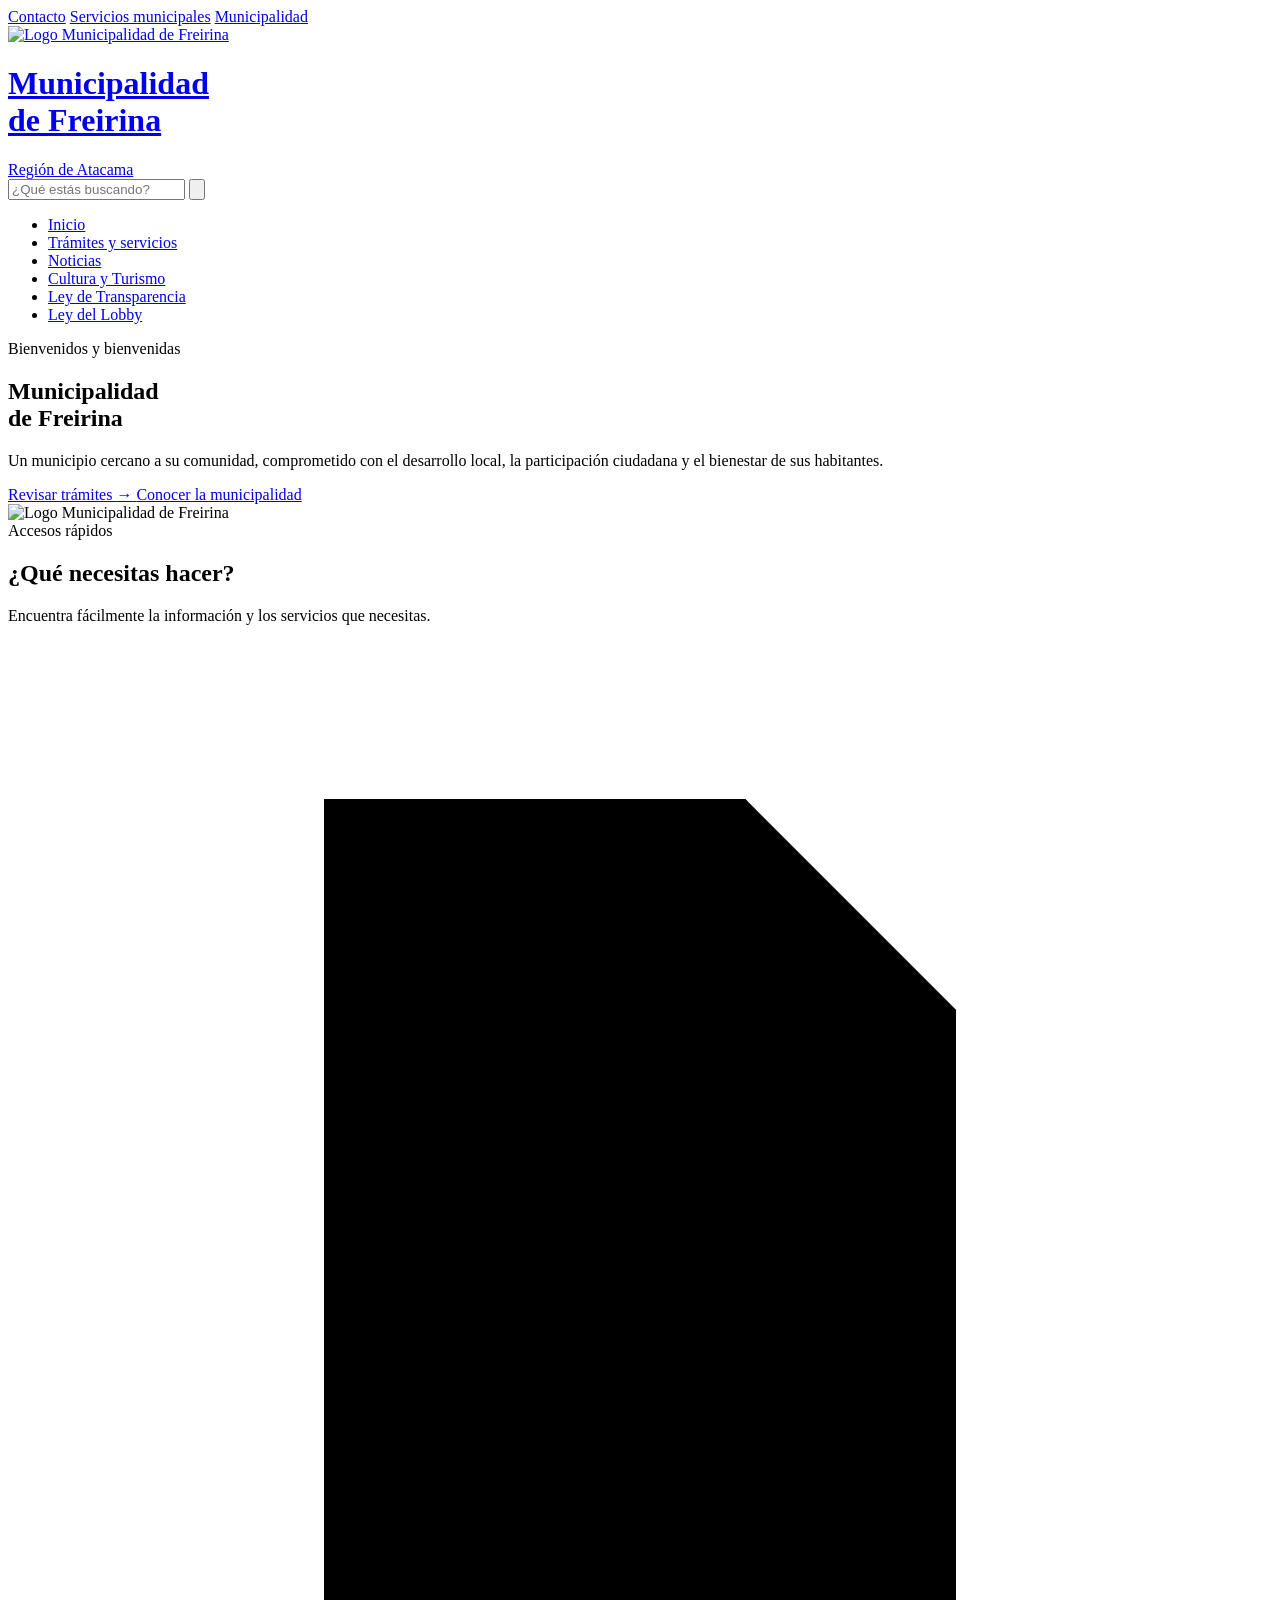
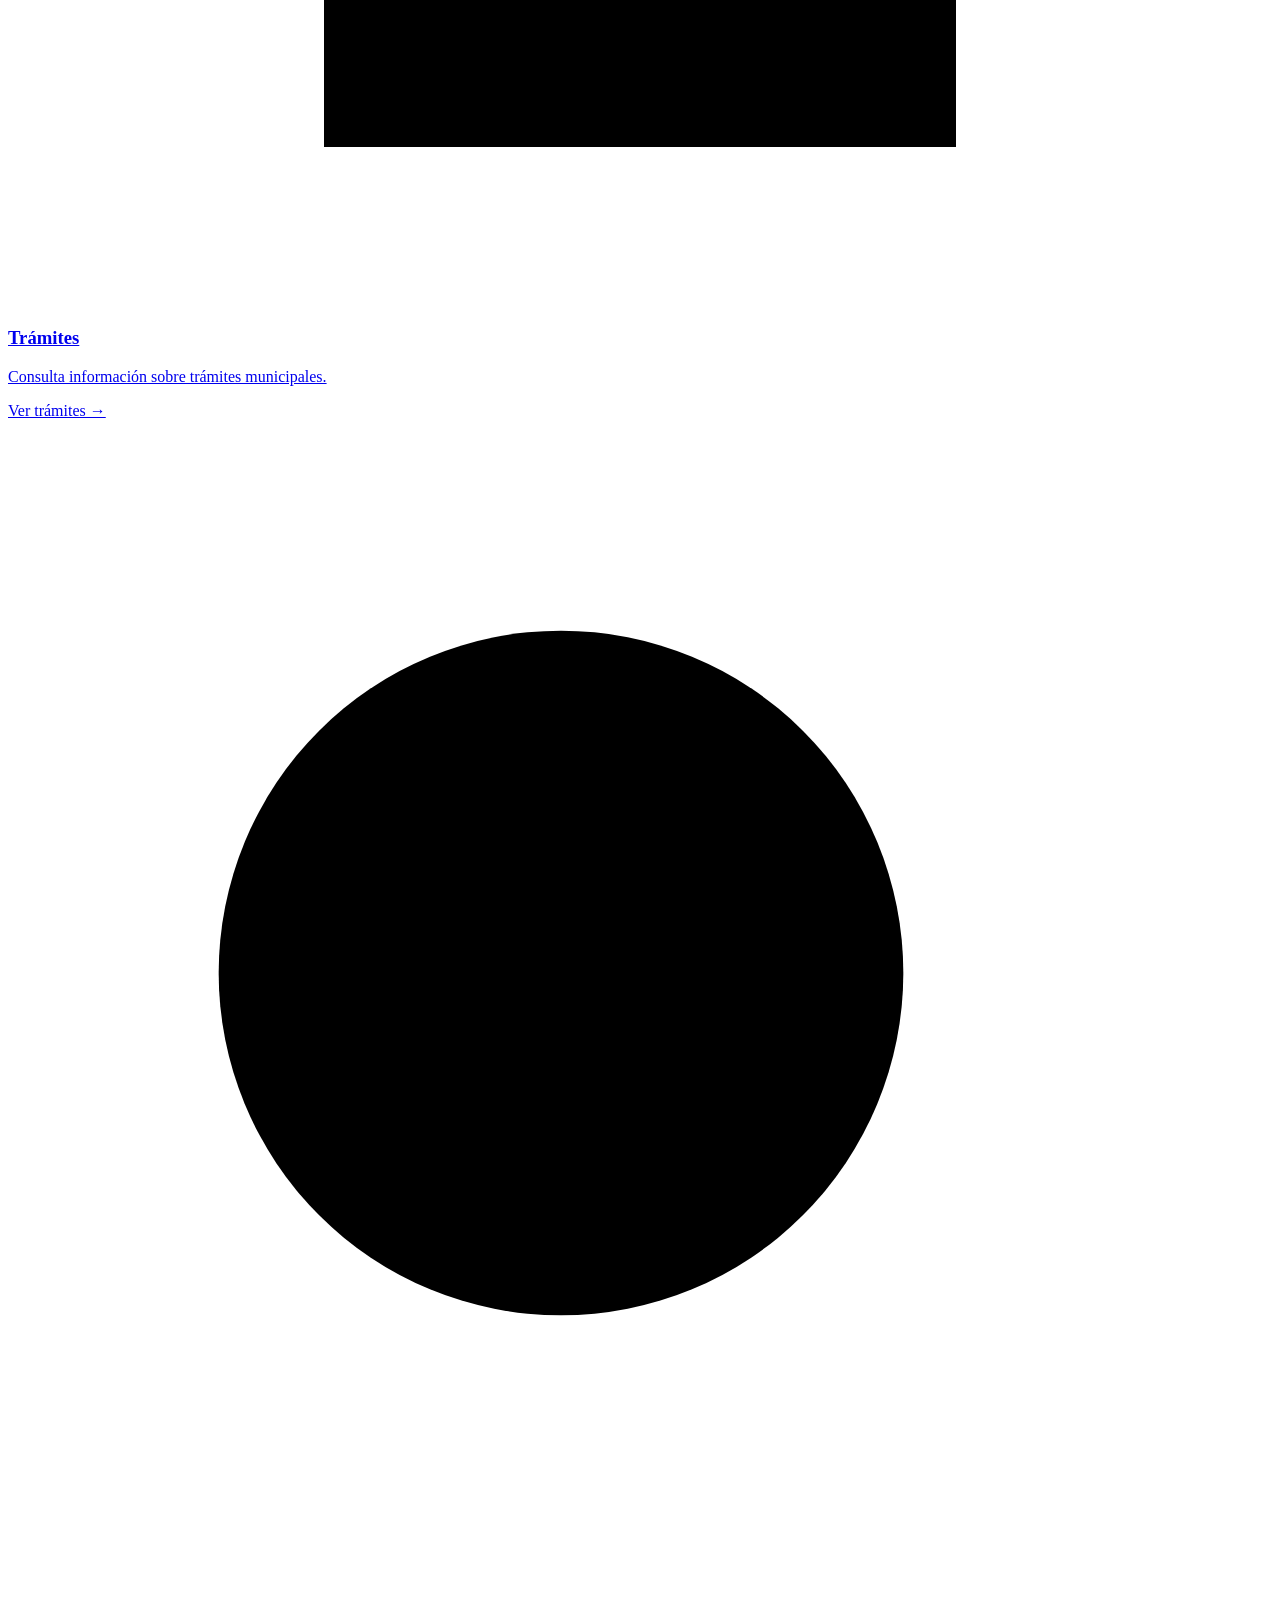
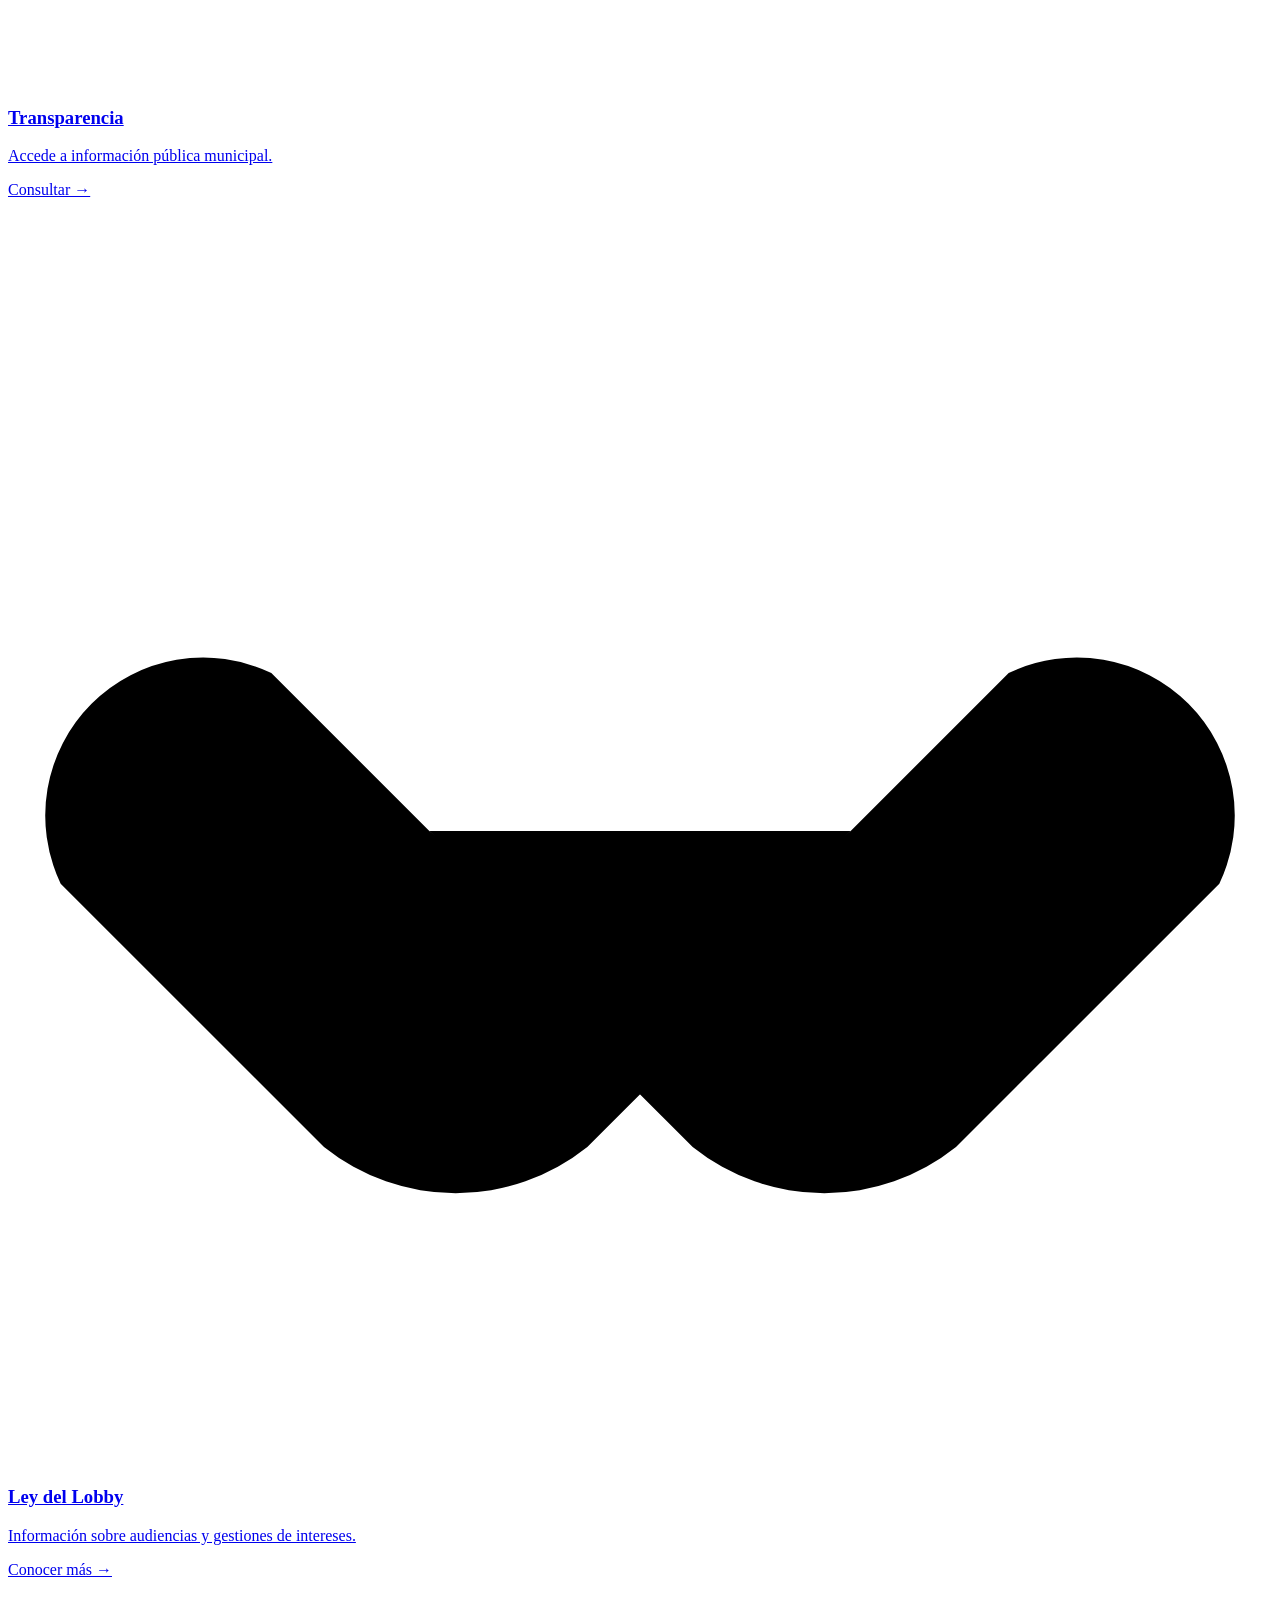
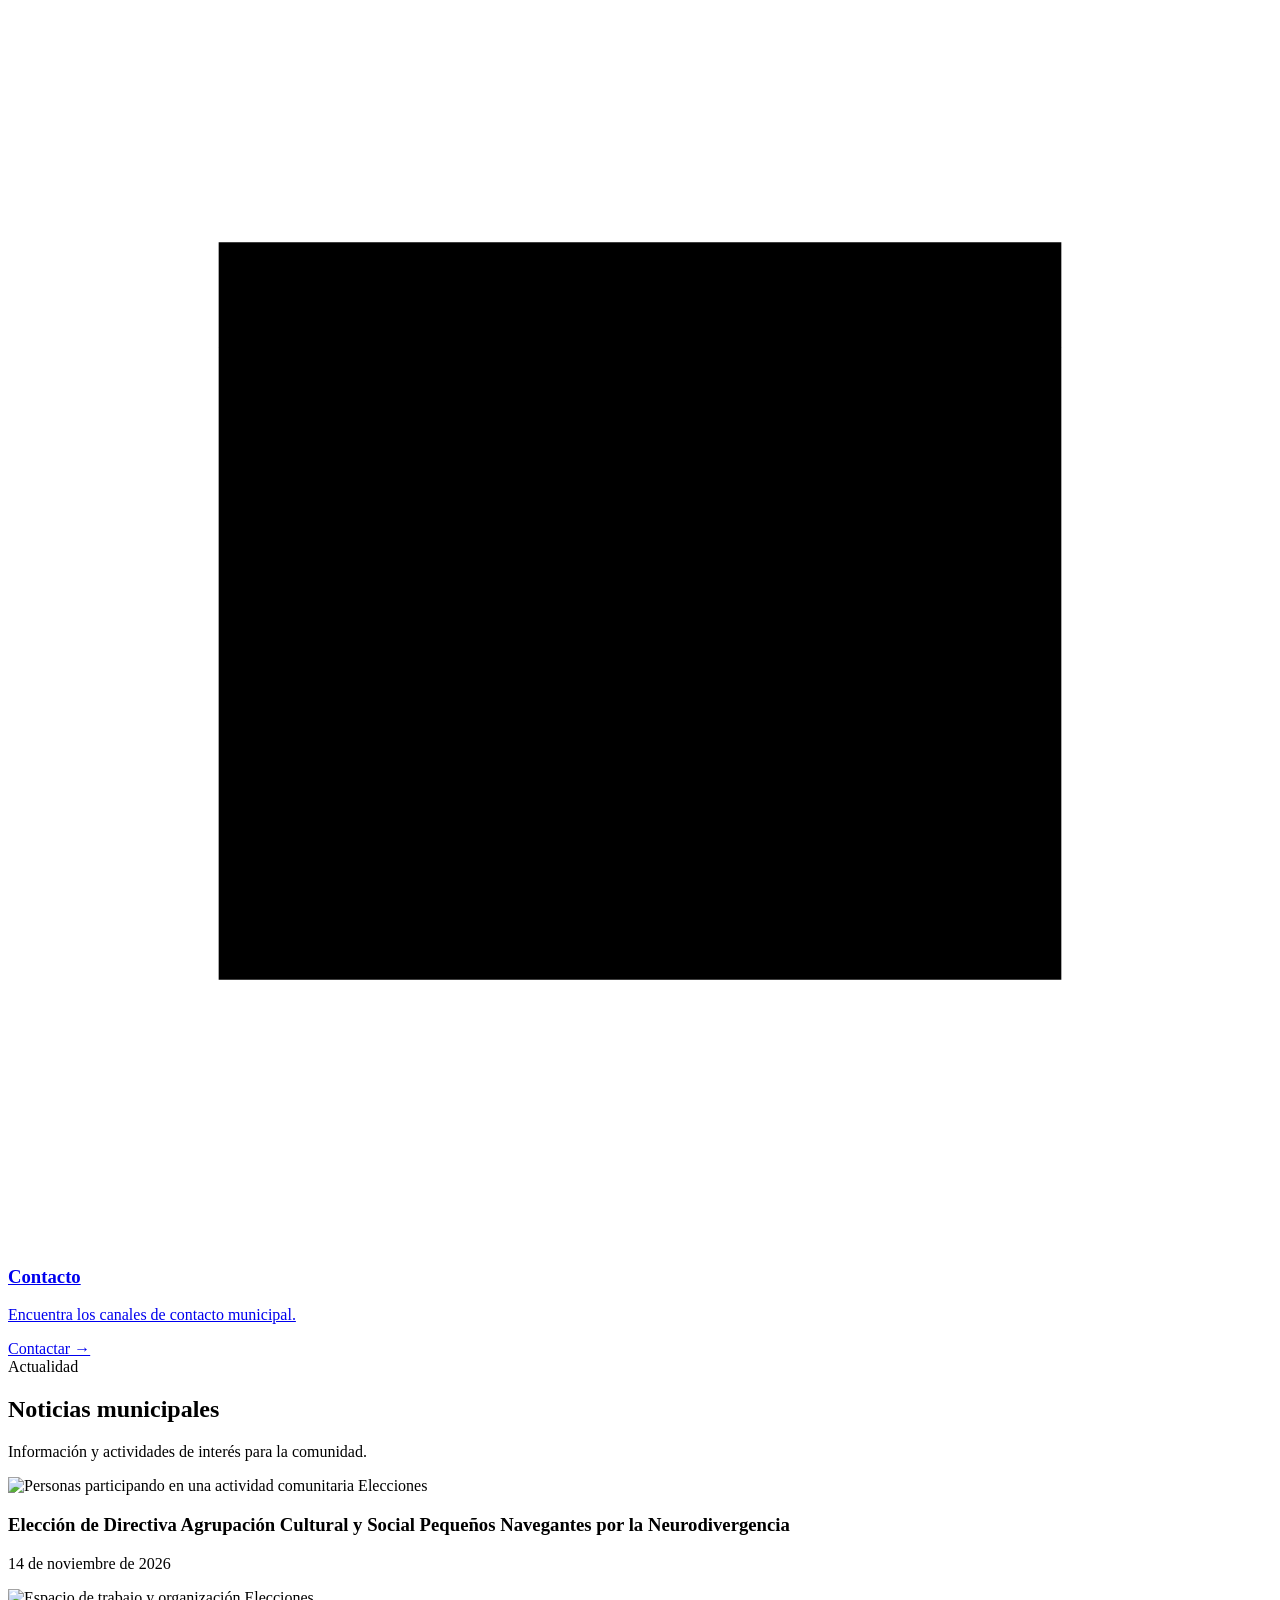
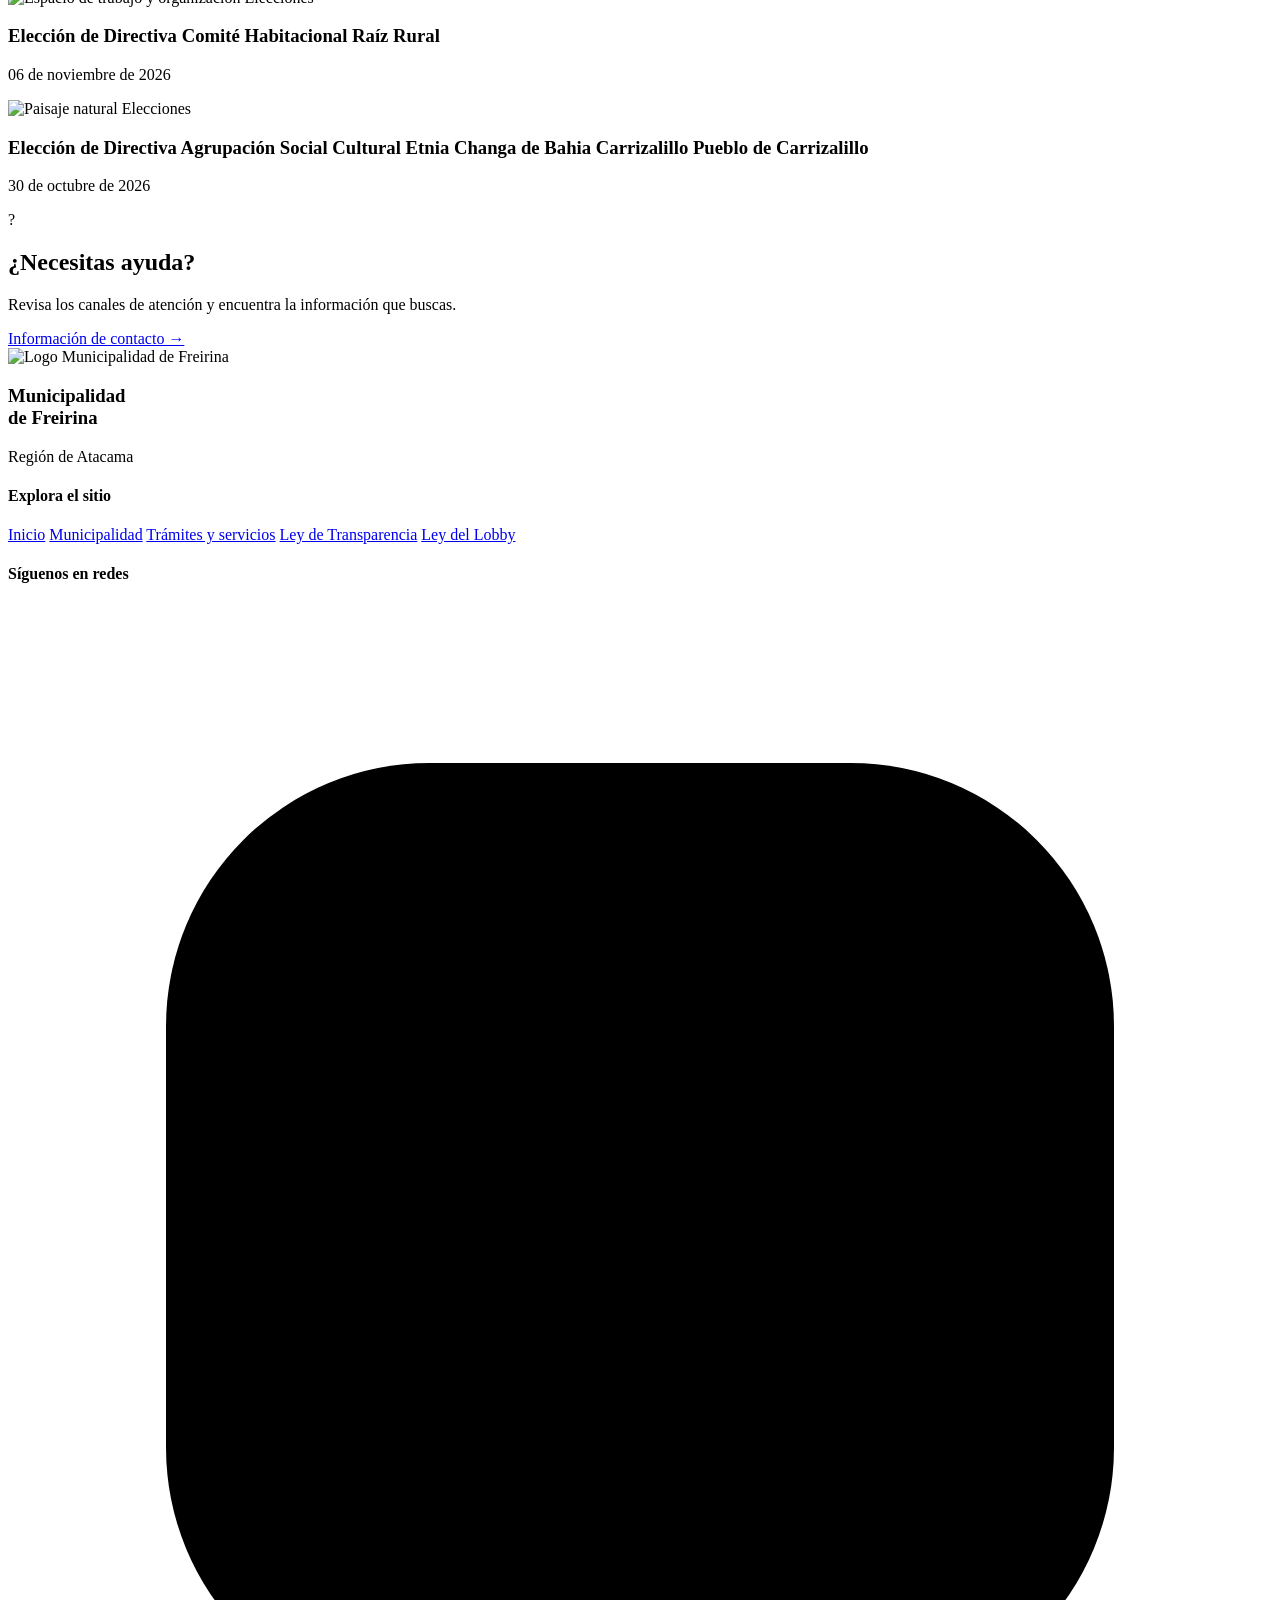
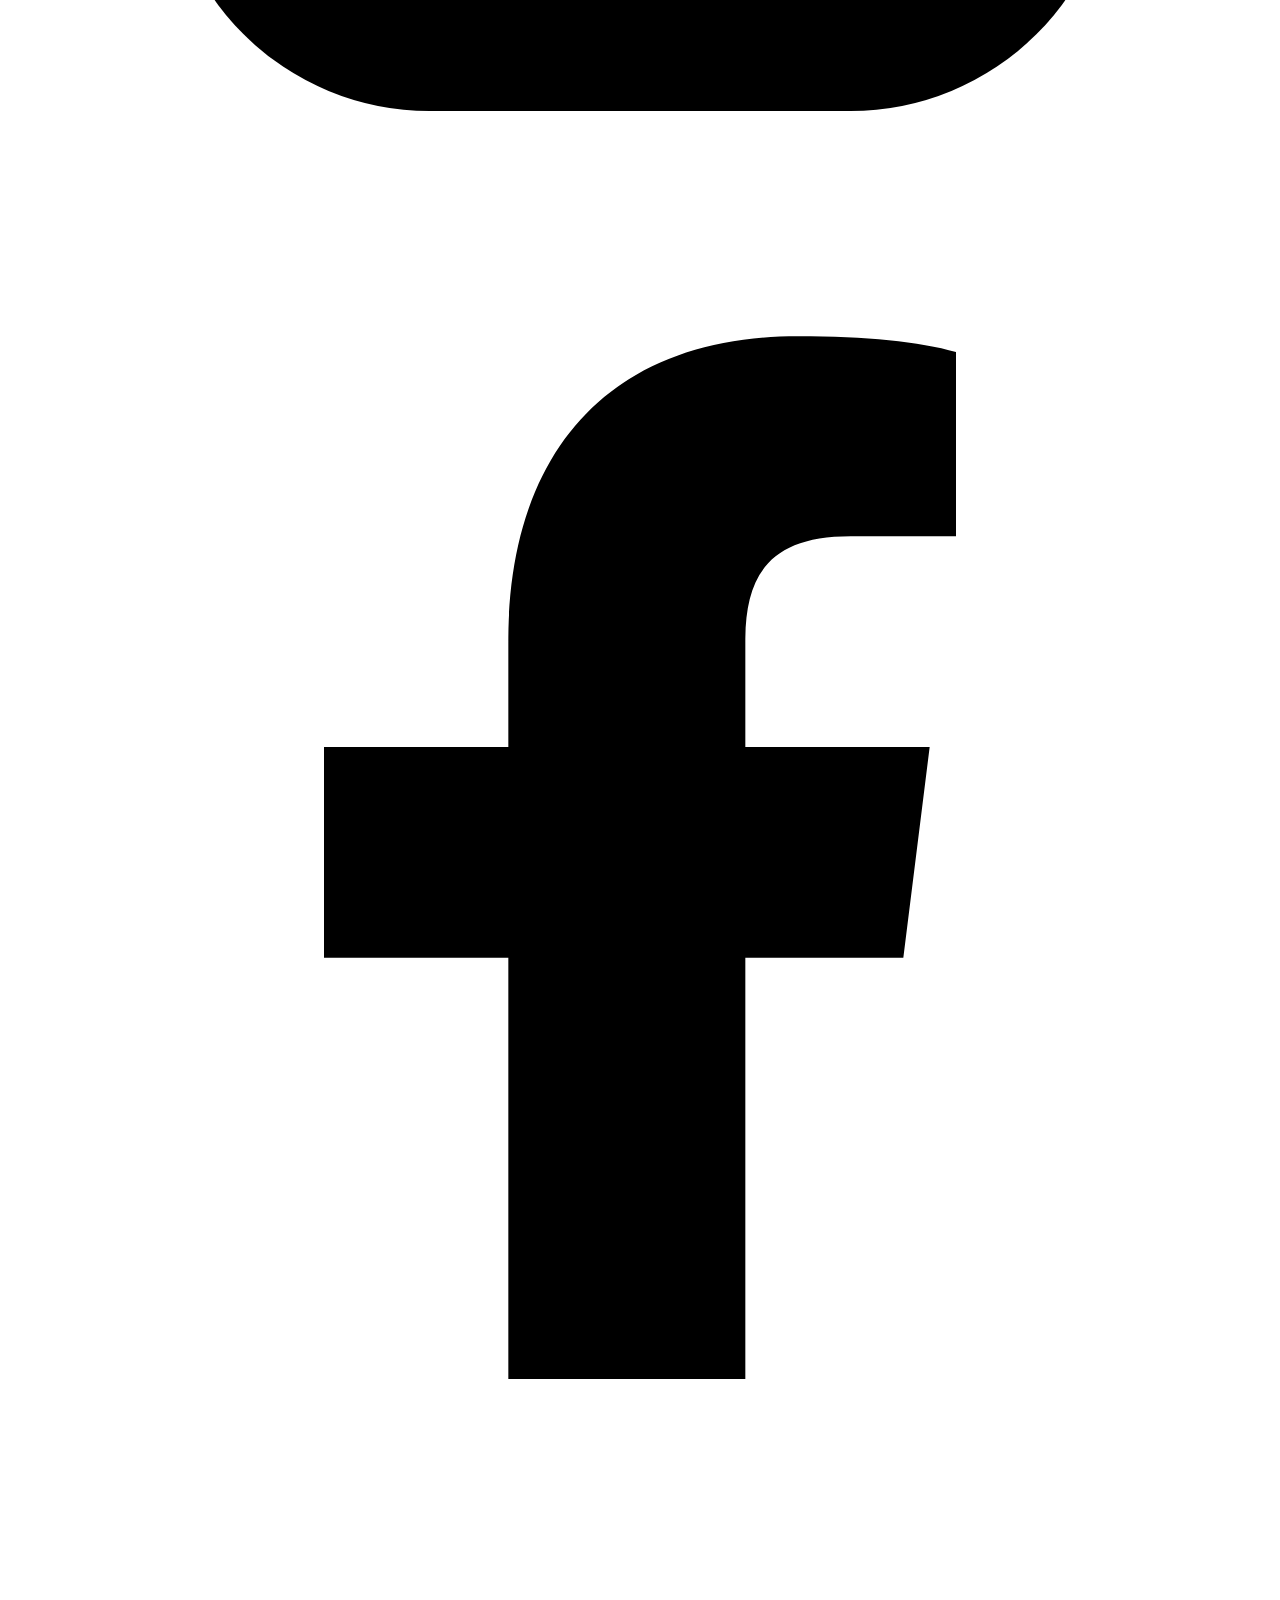
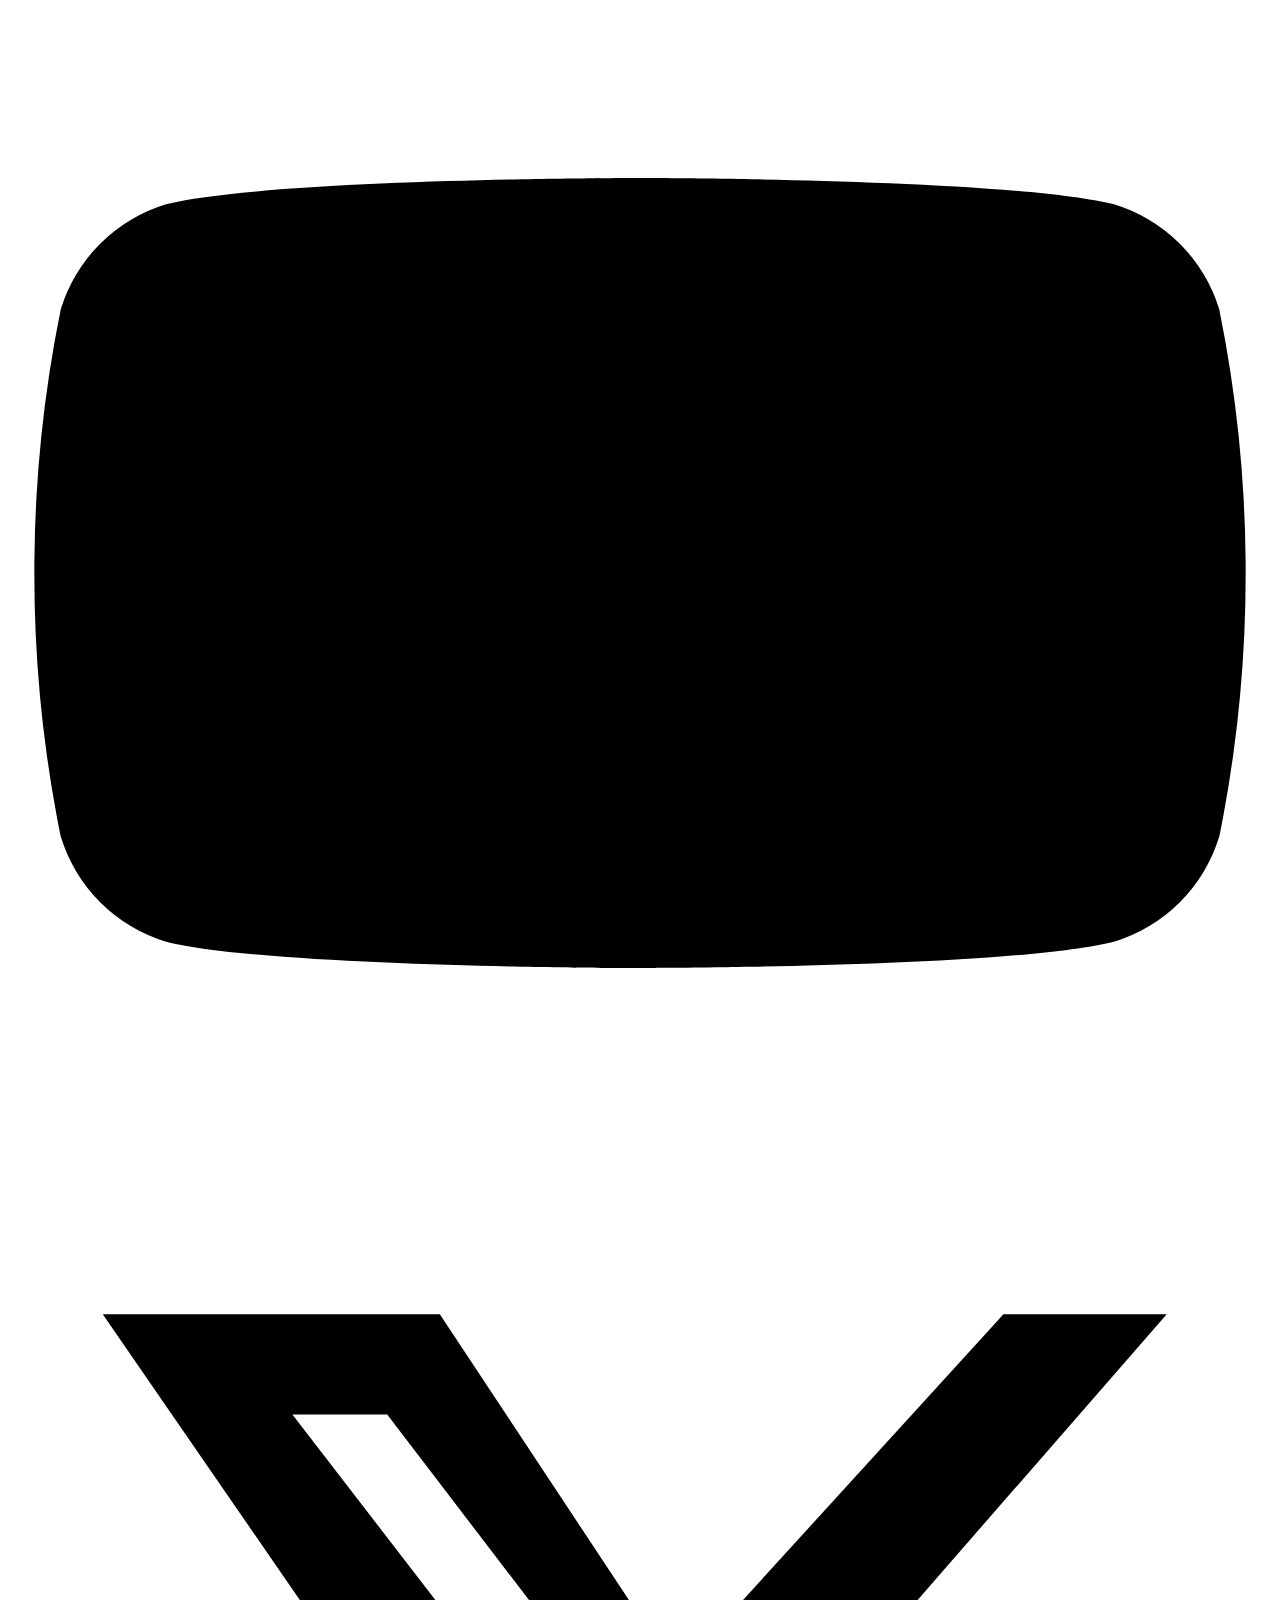
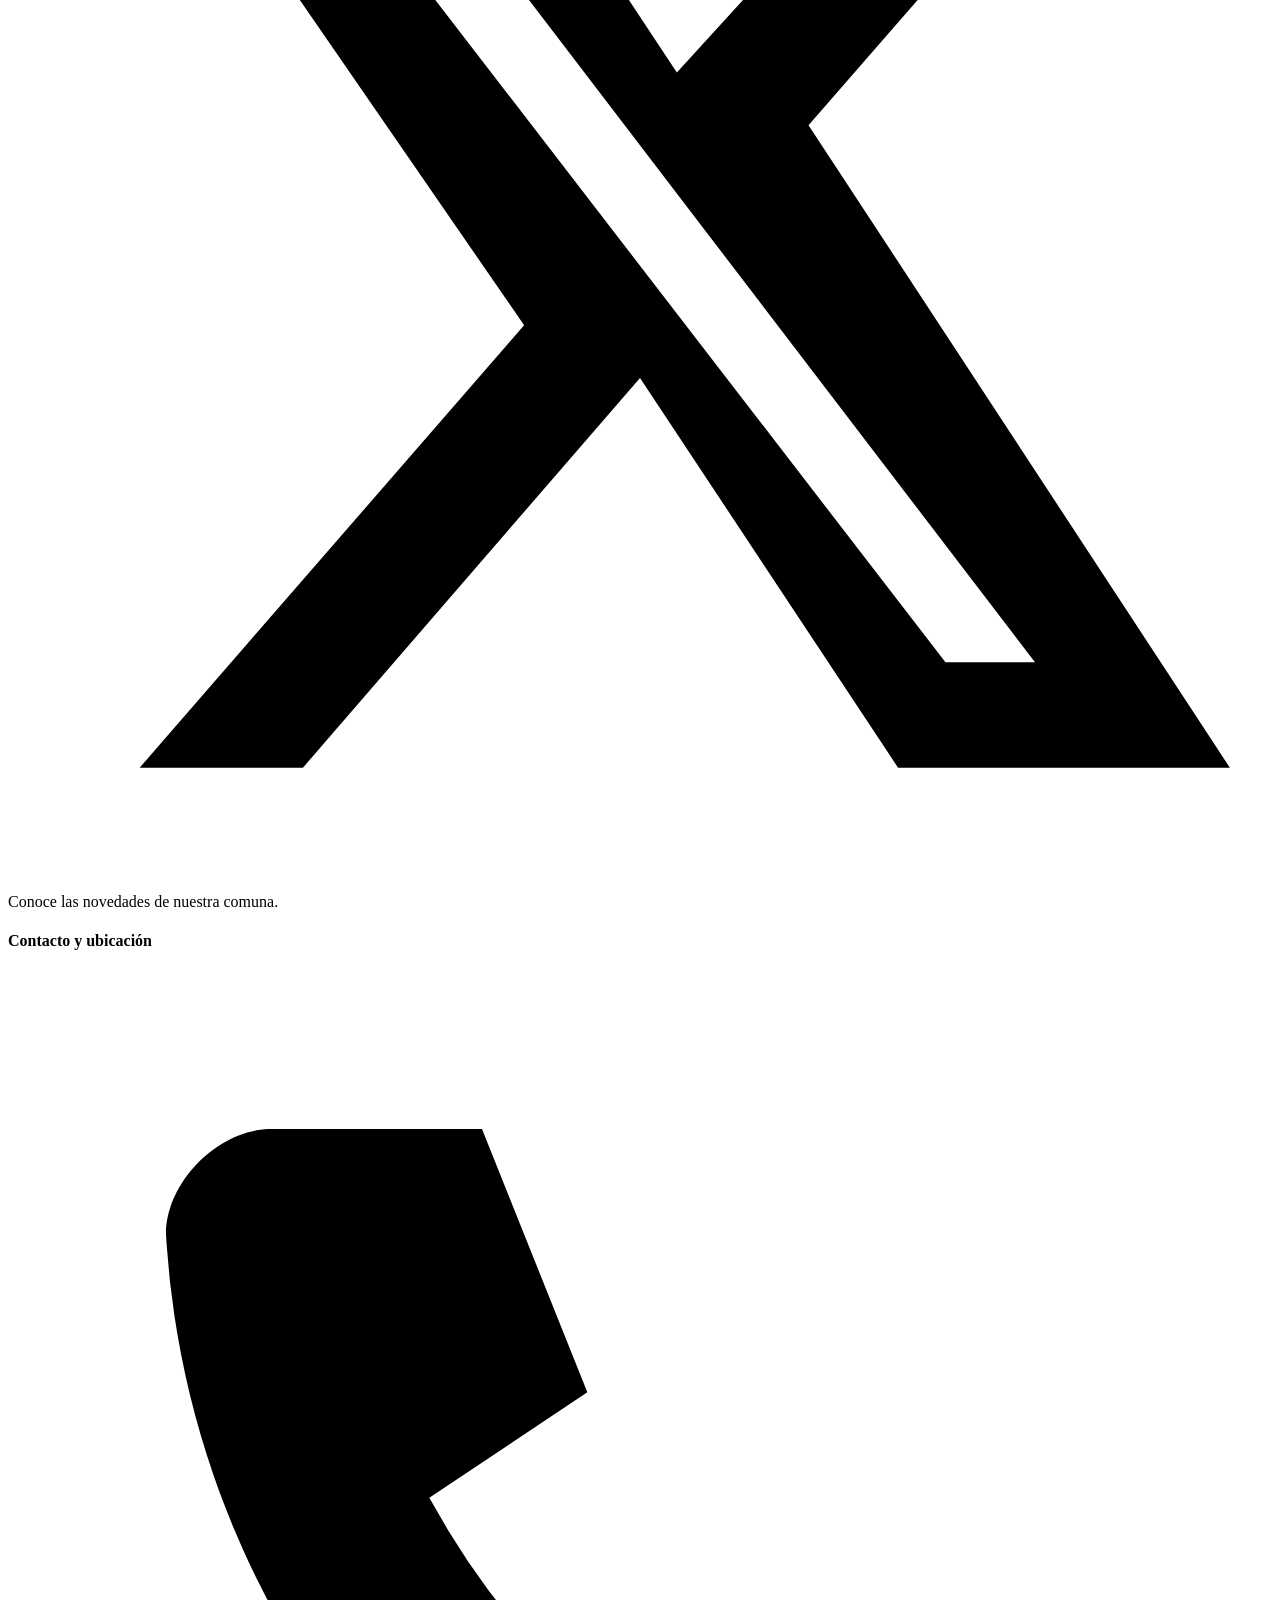
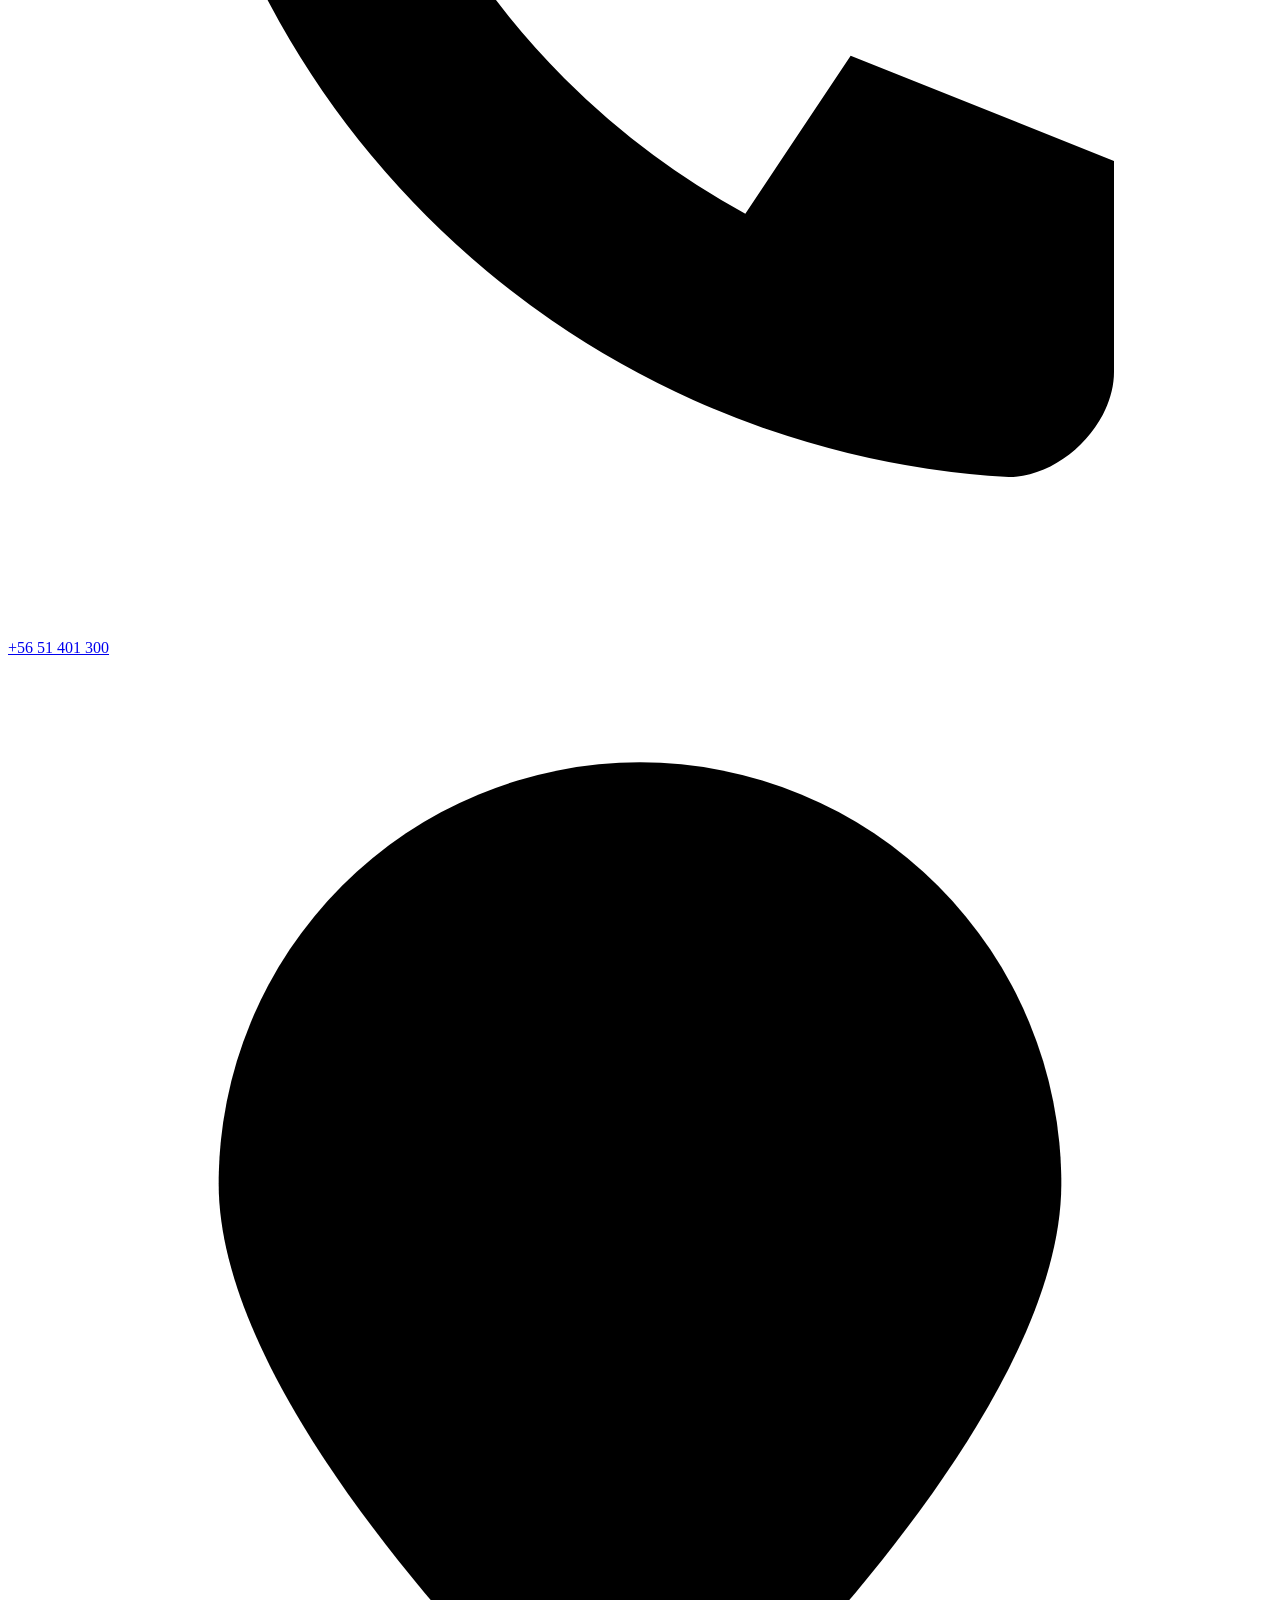
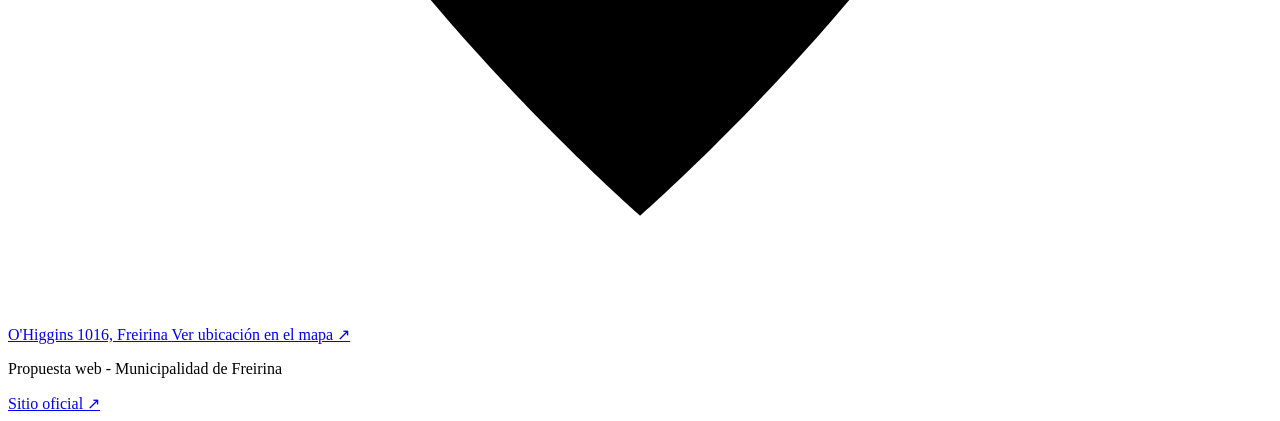
==== index.html @ 94db4c1f "Create index.html" ====
<!DOCTYPE html>
<html lang="es">

<head>
    <meta charset="UTF-8">
    <meta name="viewport" content="width=device-width, initial-scale=1.0">

    <title>Municipalidad de Freirina</title>
    <meta name="description" content="Portal de información y servicios de la Municipalidad de Freirina.">

    <link rel="stylesheet" href="style.css">

    <link rel="preconnect" href="https://fonts.googleapis.com">
    <link rel="preconnect" href="https://fonts.gstatic.com" crossorigin>

    <link href="https://fonts.googleapis.com/css2?family=Nunito+Sans:wght@400;500;600;700;800&family=Poppins:wght@400;500;600;700;800&display=swap" rel="stylesheet">
</head>

<body>

    <!-- ==========================
         BARRA INSTITUCIONAL
    =========================== -->

    <div class="barra-superior">
        <div class="contenedor barra-superior-contenido">

            <span></span>

            <div class="barra-superior-enlaces">
                <a href="#contacto">Contacto</a>
                <a href="#servicios">Servicios municipales</a>
                <a href="municipalidad.html">Municipalidad</a>
                
            </div>

        </div>
    </div>


    <!-- ==========================
         ENCABEZADO Y BUSCADOR
    =========================== -->

    <header class="encabezado">

        <div class="contenedor encabezado-contenido">

            <!-- LOGO MUNICIPAL -->

            <a href="index.html" class="marca" aria-label="Ir al inicio">

                <div class="logo-contenedor">

                 
                    <img
                        src="logofreirina01"
                        alt="Logo Municipalidad de Freirina"
                        class="logo-imagen"
                    >
               

                </div>

                <div class="marca-texto">
                    <h1>Municipalidad<br>de Freirina</h1>
                    <span>Región de Atacama</span>
                </div>

            </a>


            <!-- BUSCADOR -->

            <form class="buscador" id="formulario-busqueda" role="search">

                <input
                    type="search"
                    id="campo-busqueda"
                    placeholder="¿Qué estás buscando?"
                    aria-label="Buscar información"
                    required
                >

                <button type="submit" aria-label="Buscar">

                    <svg viewBox="0 0 24 24" aria-hidden="true">
                        <circle cx="10.8" cy="10.8" r="6.8"></circle>
                        <path d="m16 16 5 5"></path>
                    </svg>

                </button>

            </form>

        </div>

    </header>


    <!-- ==========================
         NAVEGACIÓN PRINCIPAL
    =========================== -->

    <nav class="navegacion" aria-label="Navegación principal">

        <div class="contenedor">

            <ul class="menu">

                <li>
                    <a href="index.html" class="activo">Inicio</a>
                </li>


                <li>
                    <a href="tramites.html">Trámites y servicios</a>
                </li>

                <li>
                    <a href="#noticias">Noticias</a>
                </li>

               <li>
                    <a href="cultura.html">Cultura y Turismo</a> 
                </li>
              
                <li>
                    <a href="transparencia.html" class="enlace-transparencia">
                        Ley de Transparencia
                    </a>
                </li>

                <li>
                    <a href="lobby.html" class="enlace-lobby">
                        Ley del Lobby
                    </a>
                </li>

            </ul>

        </div>

    </nav>


    <!-- ==========================
         PORTADA PRINCIPAL
    =========================== -->

    <main>

        <section class="portada">

            <div class="contenedor portada-contenido">

                <div class="portada-texto">

                    <span class="etiqueta">
                        Bienvenidos y bienvenidas
                    </span>

                    <h2>
                        Municipalidad<br>
                        de <span>Freirina</span>
                    </h2>

                    <p>
                        Un municipio cercano a su comunidad, comprometido
                        con el desarrollo local, la participación ciudadana
                        y el bienestar de sus habitantes.
                    </p>

                    <div class="portada-botones">

                        <a href="tramites.html" class="boton boton-principal">
                            Revisar trámites
                            <span>→</span>
                        </a>

                        <a href="municipalidad.html" class="boton boton-secundario">
                            Conocer la municipalidad
                        </a>

                    </div>

                </div>


                <!-- ILUSTRACIÓN DECORATIVA -->

                <div class="portada-ilustracion" aria-hidden="true">

                    <div class="circulo-fondo"></div>
                    <div class="circulo-fondo secundario"></div>

                    <div class="tarjeta-ilustrada">

                         <img
                        src="logofreirina01"
                        alt="Logo Municipalidad de Freirina"
                        class="logo-imagen"
                    >
                        
                </div>

            </div>

        </section>


        <!-- ==========================
             ACCESOS RÁPIDOS
        =========================== -->

        <section class="seccion-accesos">

            <div class="contenedor">

                <div class="encabezado-seccion">

                    <span class="etiqueta">Accesos rápidos</span>

                    <h2>¿Qué necesitas hacer?</h2>

                    <p>
                        Encuentra fácilmente la información y los servicios
                        que necesitas.
                    </p>

                </div>


                <div class="rejilla-accesos">

                    <a href="tramites.html" class="tarjeta-acceso">

                        <div class="acceso-icono celeste">
                            <svg viewBox="0 0 24 24" aria-hidden="true">
                                <path d="M6 3h8l4 4v14H6z"></path>
                                <path d="M14 3v5h4M9 12h6M9 16h6"></path>
                            </svg>
                        </div>

                        <h3>Trámites</h3>

                        <p>
                            Consulta información sobre trámites municipales.
                        </p>

                        <span class="enlace-tarjeta">Ver trámites →</span>

                    </a>


                    <a href="transparencia.html" class="tarjeta-acceso">

                        <div class="acceso-icono azul">
                            <svg viewBox="0 0 24 24" aria-hidden="true">
                                <circle cx="10.5" cy="10.5" r="6.5"></circle>
                                <path d="m15.5 15.5 5 5"></path>
                            </svg>
                        </div>

                        <h3>Transparencia</h3>

                        <p>
                            Accede a información pública municipal.
                        </p>

                        <span class="enlace-tarjeta">Consultar →</span>

                    </a>


                    <a href="lobby.html" class="tarjeta-acceso">

                        <div class="acceso-icono lila">
                            <svg viewBox="0 0 24 24" aria-hidden="true">
                                <path d="M8 12 5 9a3 3 0 0 0-4 4l5 5a4 4 0 0 0 5 0l2-2"></path>
                                <path d="m16 12 3-3a3 3 0 0 1 4 4l-5 5a4 4 0 0 1-5 0l-2-2"></path>
                                <path d="m8 12 4 4 4-4M8 12l-2-2M16 12l2-2"></path>
                            </svg>
                        </div>

                        <h3>Ley del Lobby</h3>

                        <p>
                            Información sobre audiencias y gestiones de intereses.
                        </p>

                        <span class="enlace-tarjeta">Conocer más →</span>

                    </a>


                    <a href="#contacto" class="tarjeta-acceso">

                        <div class="acceso-icono verde">
                            <svg viewBox="0 0 24 24" aria-hidden="true">
                                <path d="M4 5h16v14H4z"></path>
                                <path d="m4 7 8 6 8-6"></path>
                            </svg>
                        </div>

                        <h3>Contacto</h3>

                        <p>
                            Encuentra los canales de contacto municipal.
                        </p>

                        <span class="enlace-tarjeta">Contactar →</span>

                    </a>

                </div>

            </div>

        </section>



        <!-- ==========================
             NOTICIAS
        =========================== -->

        <section class="seccion seccion-noticias" id="noticias">

            <div class="contenedor">

                <div class="encabezado-noticias">

                    <div>
                        <span class="etiqueta">Actualidad</span>
                        <h2>Noticias municipales</h2>
                        <p>
                            Información y actividades de interés para la comunidad.
                        </p>
                    </div>


                </div>


                <div class="rejilla-noticias">

                    <article class="tarjeta-noticia">

                        <div class="noticia-imagen imagen-comunidad">
                            <img
                                src="https://static.vecteezy.com/system/resources/previews/014/277/735/original/election-concept-ballot-box-people-putting-ballot-paper-in-the-ballot-box-president-elections-voting-making-choice-freedom-democracy-group-of-voters-vector.jpg"
                                alt="Personas participando en una actividad comunitaria"
                                loading="lazy"
                            >
                            <span class="noticia-categoria">Elecciones</span>
                        </div>

                        <div class="noticia-contenido">

                            <h3>Elección de Directiva Agrupación Cultural y Social Pequeños Navegantes por la Neurodivergencia</h3>

                            <p>
                               14 de noviembre de 2026
                            
                            </p>

                        </div>

                    </article>


                    <article class="tarjeta-noticia">

                        <div class="noticia-imagen imagen-municipio">
                            <img
                                src="https://static.vecteezy.com/system/resources/previews/014/277/735/original/election-concept-ballot-box-people-putting-ballot-paper-in-the-ballot-box-president-elections-voting-making-choice-freedom-democracy-group-of-voters-vector.jpg"
                                alt="Espacio de trabajo y organización"
                                loading="lazy"
                            >
                            <span class="noticia-categoria">Elecciones</span>
                        </div>

                        <div class="noticia-contenido">

                            <h3>Elección de Directiva Comité Habitacional Raíz Rural</h3>

                            <p>
                                06 de noviembre de 2026
                             
                            </p>

                        </div>

                    </article>


                    <article class="tarjeta-noticia">

                        <div class="noticia-imagen imagen-territorio">
                            <img
                                src="https://static.vecteezy.com/system/resources/previews/014/277/735/original/election-concept-ballot-box-people-putting-ballot-paper-in-the-ballot-box-president-elections-voting-making-choice-freedom-democracy-group-of-voters-vector.jpg"
                                alt="Paisaje natural"
                                loading="lazy"
                            >
                            <span class="noticia-categoria">Elecciones</span>
                        </div>

                        <div class="noticia-contenido">

                            <h3>Elección de Directiva Agrupación Social Cultural Etnia Changa de Bahia Carrizalillo Pueblo de Carrizalillo</h3>

                            <p>
                                30 de octubre de 2026
                            </p>

                        </div>

                    </article>

                </div>

            </div>

        </section>


        <!-- ==========================
             FRANJA DE AYUDA
        =========================== -->

        <section class="franja-ayuda">

            <div class="contenedor ayuda-contenido">

                <div class="ayuda-icono">?</div>

                <div class="ayuda-texto">
                    <h2>¿Necesitas ayuda?</h2>
                    <p>
                        Revisa los canales de atención y encuentra la información que buscas.
                    </p>
                </div>

                <a href="#contacto" class="boton boton-blanco">
                    Información de contacto →
                </a>

            </div>

        </section>

    </main>


    <!-- ==========================
         PIE DE PÁGINA
    =========================== -->

    <footer class="pie-pagina" id="contacto">

        <div class="contenedor pie-contenido">


            <!-- IDENTIDAD MUNICIPAL -->

            <div class="pie-identidad">

                <div class="pie-logo">


                    <img
                        src="logofreirina01"
                        alt="Logo Municipalidad de Freirina"
                        class="logo-imagen"
                    >

                </div>

                <div class="pie-identidad-texto">
                    <h3>Municipalidad<br>de Freirina</h3>
                    <p>Región de Atacama</p>
                </div>

            </div>


            <!-- ENLACES -->

            <div class="pie-enlaces">

                <h4>Explora el sitio</h4>

                <a href="index.html">Inicio</a>
                <a href="municipalidad.html">Municipalidad</a>
                <a href="tramites.html">Trámites y servicios</a>
                <a href="transparencia.html">Ley de Transparencia</a>
                <a href="lobby.html">Ley del Lobby</a>

            </div>


            <!-- REDES SOCIALES -->

            <div class="pie-redes">

                <h4>Síguenos en redes</h4>

                <div class="iconos-redes">

                    <!-- INSTAGRAM -->

                    <a
                        href="https://linktr.ee/nuestrasredesmunifreirina"
                        target="_blank"
                        rel="noopener noreferrer"
                        class="icono-red"
                        aria-label="Instagram municipal"
                        title="Instagram"
                    >
                        <svg viewBox="0 0 24 24" aria-hidden="true">
                            <rect x="3" y="3" width="18" height="18" rx="5"></rect>
                            <circle cx="12" cy="12" r="4"></circle>
                            <circle cx="17.5" cy="6.5" r="1" class="punto"></circle>
                        </svg>
                    </a>


                    <!-- FACEBOOK -->

                    <a
                        href="https://linktr.ee/nuestrasredesmunifreirina"
                        target="_blank"
                        rel="noopener noreferrer"
                        class="icono-red"
                        aria-label="Facebook municipal"
                        title="Facebook"
                    >
                        <svg viewBox="0 0 24 24" aria-hidden="true">
                            <path d="M14 21v-8h3l.5-4H14V7c0-1.2.4-2 2-2h2V1.5C17.3 1.3 16.3 1.2 15 1.2c-3.5 0-5.5 2.1-5.5 5.8V9H6v4h3.5v8z"></path>
                        </svg>
                    </a>


                    <!-- YOUTUBE -->

                    <a
                        href="https://www.youtube.com/"
                        target="_blank"
                        rel="noopener noreferrer"
                        class="icono-red"
                        aria-label="YouTube"
                        title="YouTube"
                    >
                        <svg viewBox="0 0 24 24" aria-hidden="true">
                            <path d="M23 7a3 3 0 0 0-2-2C19 4.5 12 4.5 12 4.5S5 4.5 3 5a3 3 0 0 0-2 2 25 25 0 0 0-.5 5 25 25 0 0 0 .5 5 3 3 0 0 0 2 2c2 .5 9 .5 9 .5s7 0 9-.5a3 3 0 0 0 2-2 25 25 0 0 0 .5-5 25 25 0 0 0-.5-5z"></path>
                            <path class="play" d="m10 9 6 3-6 3z"></path>
                        </svg>
                    </a>


                    <!-- X / TWITTER -->

                    <a
                        href="https://x.com/"
                        target="_blank"
                        rel="noopener noreferrer"
                        class="icono-red"
                        aria-label="X o Twitter"
                        title="X / Twitter"
                    >
                        <svg viewBox="0 0 24 24" aria-hidden="true">
                            <path d="M18.9 2H22l-6.8 7.8L23.2 22h-6.3L12 14.6 5.6 22H2.5l7.3-8.4L1.8 2h6.4l4.5 6.8zM17.8 20h1.7L7.2 3.9H5.4z"></path>
                        </svg>
                    </a>

                </div>

                <p class="pie-redes-texto">
                    Conoce las novedades de nuestra comuna.
                </p>

            </div>


            <!-- CONTACTO -->

            <div class="pie-contacto">

                <h4>Contacto y ubicación</h4>

                <a href="tel:+5651401300" class="contacto-item">

                    <span class="contacto-icono">
                        <svg viewBox="0 0 24 24" aria-hidden="true">
                            <path d="M5 3h4l2 5-3 2a15 15 0 0 0 6 6l2-3 5 2v4c0 1-1 2-2 2A17 17 0 0 1 3 5c0-1 1-2 2-2z"></path>
                        </svg>
                    </span>

                    <span>+56 51 401 300</span>

                </a>


                <a
                    href="https://www.google.com/maps/search/?api=1&query=Municipalidad+de+Freirina+OHiggins+1016"
                    target="_blank"
                    rel="noopener noreferrer"
                    class="contacto-item"
                >

                    <span class="contacto-icono">
                        <svg viewBox="0 0 24 24" aria-hidden="true">
                            <path d="M20 10c0 5-8 12-8 12S4 15 4 10a8 8 0 1 1 16 0z"></path>
                            <circle cx="12" cy="10" r="2.5"></circle>
                        </svg>
                    </span>

                    <span>O'Higgins 1016, Freirina</span>

                </a>

                <a
                    href="https://www.google.com/maps/search/?api=1&query=Municipalidad+de+Freirina+OHiggins+1016"
                    target="_blank"
                    rel="noopener noreferrer"
                    class="enlace-mapa"
                >
                    Ver ubicación en el mapa ↗
                </a>

            </div>

        </div>


        <!-- BARRA INFERIOR -->

        <div class="pie-inferior">

            <div class="contenedor pie-inferior-contenido">

                <p>Propuesta web - Municipalidad de Freirina</p>

                <a
                    href="https://imfreirina.cl/"
                    target="_blank"
                    rel="noopener noreferrer"
                >
                    Sitio oficial ↗
                </a>

            </div>

        </div>

    </footer>


    <!-- ==========================
         FUNCIONAMIENTO DEL BUSCADOR
    =========================== -->

    <script>
        const formularioBusqueda = document.getElementById("formulario-busqueda");
        const campoBusqueda = document.getElementById("campo-busqueda");

        formularioBusqueda.addEventListener("submit", function(event) {
            event.preventDefault();

            const consulta = campoBusqueda.value.trim();

            if (!consulta) {
                return;
            }

            const busqueda = "https://www.google.com/search?q="
                + encodeURIComponent(consulta + " site:imfreirina.cl");

            window.open(busqueda, "_blank", "noopener,noreferrer");
        });
    </script>

</body>
</html>
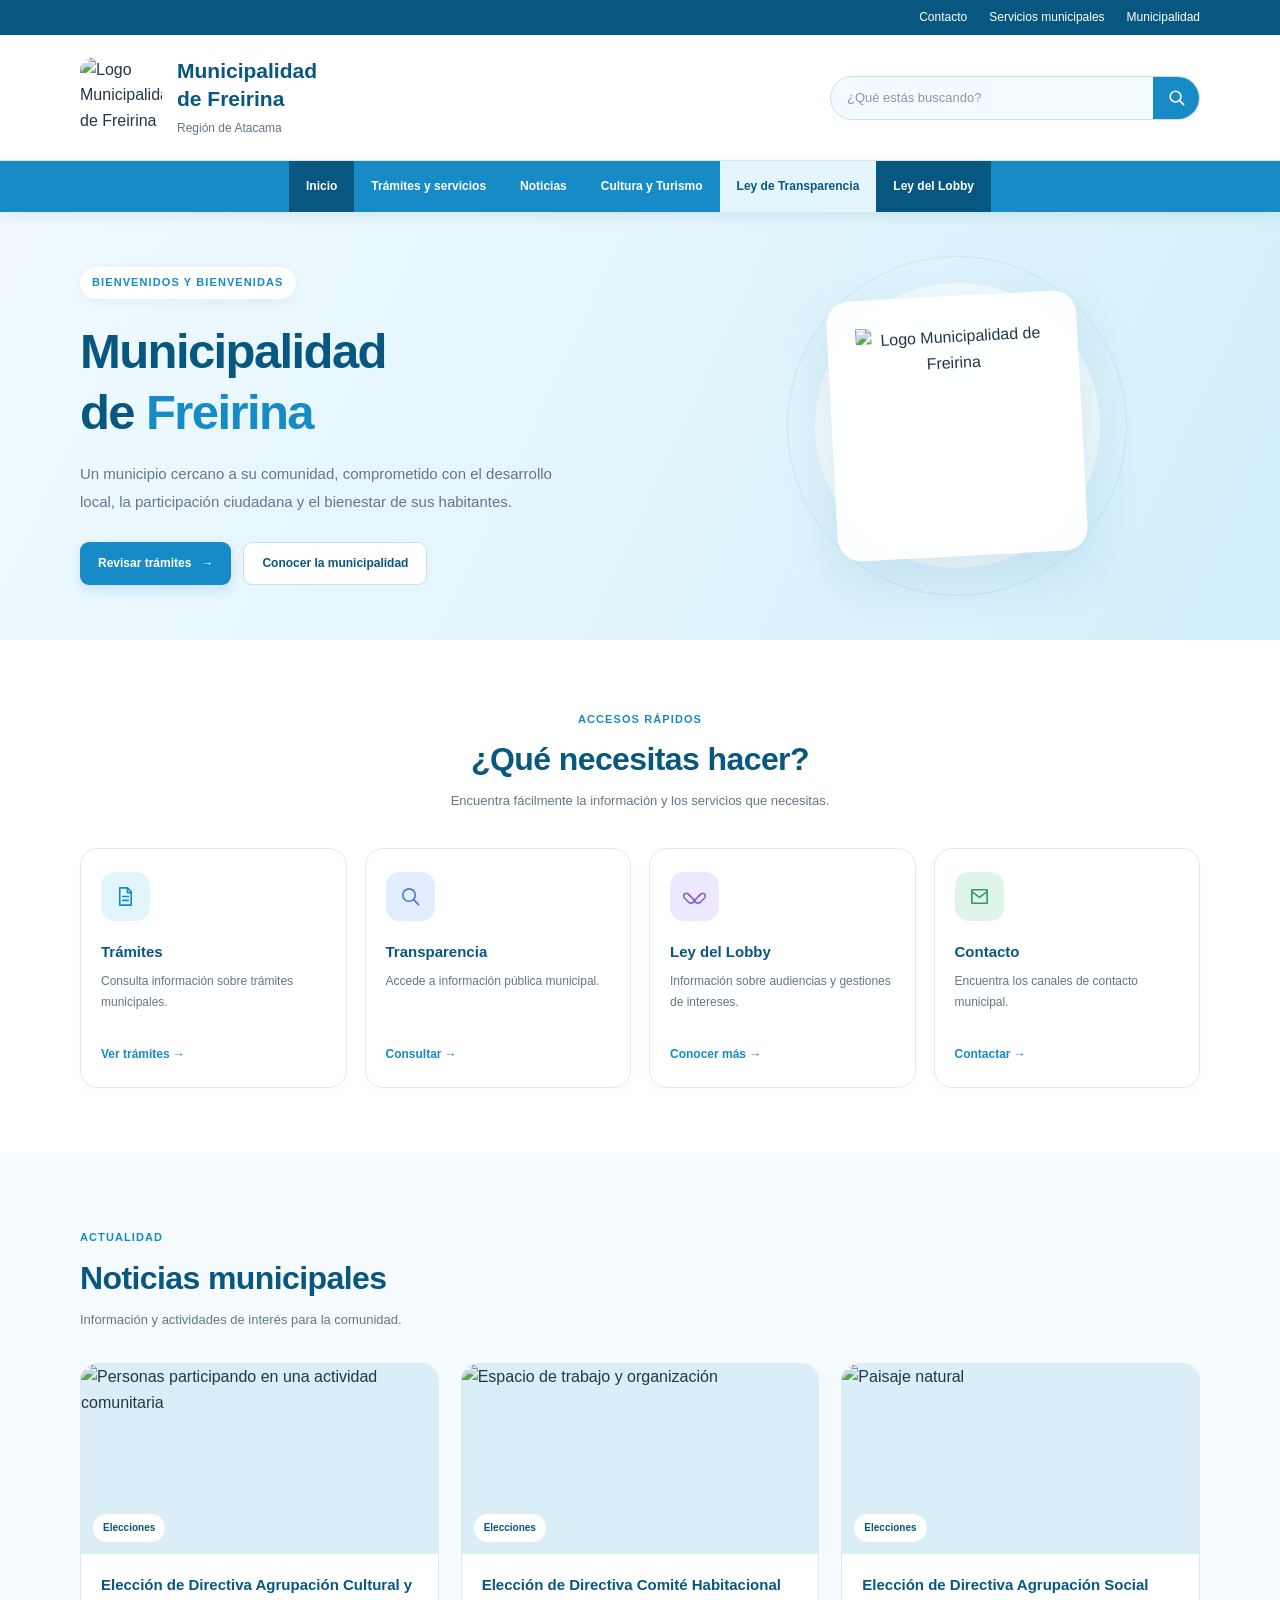
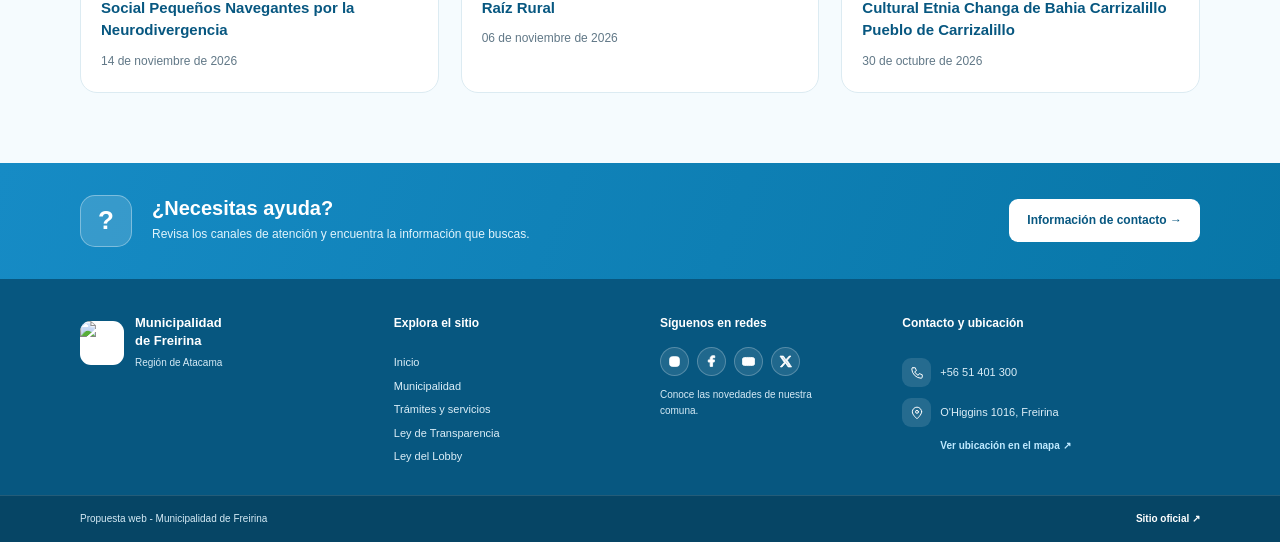
==== commit 58576a41: "Update index.html" ====
--- a/index.html
+++ b/index.html
@@ -54,7 +54,7 @@
 
                  
                     <img
-                        src="logofreirina01"
+                        src="logofreirina01.jpg"
                         alt="Logo Municipalidad de Freirina"
                         class="logo-imagen"
                     >
@@ -197,7 +197,7 @@
                     <div class="tarjeta-ilustrada">
 
                          <img
-                        src="logofreirina01"
+                        src="munifreirina.jpg"
                         alt="Logo Municipalidad de Freirina"
                         class="logo-imagen"
                     >
--- a/style.css
+++ b/style.css
@@ -0,0 +1,2238 @@
+/* ==========================================
+   1. CONFIGURACIÓN GENERAL
+========================================== */
+
+:root {
+    --azul: #168bc5;
+    --azul-oscuro: #075780;
+    --azul-profundo: #064565;
+    --celeste: #e6f6fd;
+    --celeste-claro: #f4fbfe;
+    --celeste-medio: #c8eafa;
+    --blanco: #ffffff;
+    --texto: #243746;
+    --texto-suave: #617887;
+    --borde: #dcebf2;
+    --verde: #e0f5e9;
+    --lila: #eee8ff;
+    --radio: 18px;
+    --sombra: 0 8px 25px rgba(7, 87, 128, 0.08);
+}
+
+* {
+    box-sizing: border-box;
+    margin: 0;
+    padding: 0;
+}
+
+html {
+    scroll-behavior: smooth;
+    scroll-padding-top: 25px;
+}
+
+body {
+    font-family: 'Nunito Sans', sans-serif;
+    color: var(--texto);
+    background: var(--blanco);
+    line-height: 1.6;
+}
+
+img {
+    display: block;
+    max-width: 100%;
+}
+
+a {
+    color: inherit;
+}
+
+button,
+input {
+    font: inherit;
+}
+
+.contenedor {
+    width: min(1120px, 90%);
+    margin: 0 auto;
+}
+
+h1,
+h2,
+h3,
+h4 {
+    font-family: 'Poppins', sans-serif;
+}
+
+h2 {
+    line-height: 1.25;
+}
+
+p {
+    line-height: 1.75;
+}
+
+
+/* ==========================================
+   2. BARRA SUPERIOR
+========================================== */
+
+.barra-superior {
+    background: var(--azul-oscuro);
+    color: var(--blanco);
+    font-size: 12px;
+}
+
+.barra-superior-contenido {
+    min-height: 35px;
+    display: flex;
+    align-items: center;
+    justify-content: space-between;
+    gap: 15px;
+}
+
+.barra-superior-enlaces {
+    display: flex;
+    align-items: center;
+    gap: 22px;
+}
+
+.barra-superior a {
+    color: var(--blanco);
+    text-decoration: none;
+    transition: opacity 0.2s;
+}
+
+.barra-superior a:hover {
+    opacity: 0.75;
+}
+
+
+/* ==========================================
+   3. ENCABEZADO
+========================================== */
+
+.encabezado {
+    background: var(--blanco);
+    border-bottom: 1px solid var(--borde);
+}
+
+.encabezado-contenido {
+    min-height: 125px;
+    display: flex;
+    align-items: center;
+    justify-content: space-between;
+    gap: 35px;
+    padding-top: 18px;
+    padding-bottom: 18px;
+}
+
+
+/* LOGO Y MARCA */
+
+.marca {
+    display: flex;
+    align-items: center;
+    gap: 15px;
+    text-decoration: none;
+    min-width: 0;
+}
+
+.logo-contenedor {
+    width: 82px;
+    height: 82px;
+    flex-shrink: 0;
+    overflow: hidden;
+    border-radius: 14px;
+}
+
+.logo-placeholder {
+    width: 100%;
+    height: 100%;
+    display: flex;
+    align-items: center;
+    justify-content: center;
+    text-align: center;
+    border: 2px dashed #9bcfe5;
+    border-radius: 14px;
+    background: var(--celeste-claro);
+    color: var(--azul);
+    font-size: 13px;
+    font-weight: 800;
+    letter-spacing: 1px;
+}
+
+.logo-imagen {
+    width: 100%;
+    height: 100%;
+    object-fit: contain;
+}
+
+.marca-texto h1 {
+    color: var(--azul-oscuro);
+    font-size: 21px;
+    font-weight: 700;
+    line-height: 1.35;
+}
+
+.marca-texto span {
+    display: block;
+    color: var(--texto-suave);
+    font-size: 12px;
+    margin-top: 5px;
+}
+
+
+/* BUSCADOR */
+
+.buscador {
+    width: min(370px, 100%);
+    height: 44px;
+    display: flex;
+    align-items: center;
+    overflow: hidden;
+    border: 1px solid #c7e1ec;
+    border-radius: 30px;
+    background: var(--celeste-claro);
+    transition: border-color 0.2s, box-shadow 0.2s;
+}
+
+.buscador:focus-within {
+    border-color: var(--azul);
+    box-shadow: 0 0 0 3px rgba(22, 139, 197, 0.1);
+}
+
+.buscador input {
+    width: 100%;
+    min-width: 0;
+    height: 100%;
+    padding: 0 16px;
+    border: none;
+    outline: none;
+    background: transparent;
+    color: var(--texto);
+    font-size: 13px;
+}
+
+.buscador input::placeholder {
+    color: #8299a6;
+}
+
+.buscador button {
+    width: 46px;
+    height: 100%;
+    display: flex;
+    align-items: center;
+    justify-content: center;
+    flex-shrink: 0;
+    border: none;
+    background: var(--azul);
+    color: var(--blanco);
+    cursor: pointer;
+    transition: background 0.2s;
+}
+
+.buscador button:hover {
+    background: var(--azul-oscuro);
+}
+
+.buscador button svg {
+    width: 19px;
+    height: 19px;
+    fill: none;
+    stroke: currentColor;
+    stroke-width: 2;
+    stroke-linecap: round;
+}
+
+
+/* ==========================================
+   4. NAVEGACIÓN PRINCIPAL
+========================================== */
+
+.navegacion {
+    position: relative;
+    z-index: 10;
+    background: var(--azul);
+    box-shadow: 0 4px 12px rgba(7, 87, 128, 0.1);
+}
+
+.menu {
+    display: flex;
+    align-items: stretch;
+    justify-content: center;
+    flex-wrap: wrap;
+    list-style: none;
+}
+
+.menu li {
+    display: flex;
+}
+
+.menu a {
+    display: flex;
+    align-items: center;
+    justify-content: center;
+    min-height: 51px;
+    padding: 12px 17px;
+    color: var(--blanco);
+    text-decoration: none;
+    font-size: 12px;
+    font-weight: 800;
+    text-align: center;
+    transition: background 0.2s;
+}
+
+.menu a:hover,
+.menu a.activo {
+    background: var(--azul-oscuro);
+}
+
+.menu .enlace-transparencia {
+    background: #e4f5fc;
+    color: var(--azul-oscuro);
+}
+
+.menu .enlace-transparencia:hover {
+    background: #ccecf9;
+}
+
+.menu .enlace-lobby {
+    background: var(--azul-oscuro);
+    color: var(--blanco);
+}
+
+.menu .enlace-lobby:hover {
+    background: var(--azul-profundo);
+}
+
+
+/* ==========================================
+   5. PORTADA PRINCIPAL
+========================================== */
+
+.portada {
+    position: relative;
+    overflow: hidden;
+    background: linear-gradient(115deg, #f0faff 0%, #e1f4fc 55%, #d2effb 100%);
+}
+
+.portada-contenido {
+    min-height: 420px;
+    display: grid;
+    grid-template-columns: 1.1fr 0.9fr;
+    align-items: center;
+    gap: 40px;
+    padding-top: 55px;
+    padding-bottom: 55px;
+}
+
+.portada-texto {
+    position: relative;
+    z-index: 2;
+    max-width: 570px;
+}
+
+.etiqueta {
+    display: inline-flex;
+    align-items: center;
+    gap: 7px;
+    color: var(--azul);
+    font-size: 11px;
+    font-weight: 800;
+    letter-spacing: 1.1px;
+    text-transform: uppercase;
+}
+
+.portada-texto > .etiqueta {
+    padding: 7px 12px;
+    border-radius: 20px;
+    background: var(--blanco);
+    box-shadow: 0 3px 12px rgba(7, 87, 128, 0.06);
+}
+
+.portada-texto h2 {
+    margin: 22px 0 17px;
+    color: var(--azul-oscuro);
+    font-size: clamp(34px, 4vw, 49px);
+    font-weight: 800;
+    letter-spacing: -1.6px;
+}
+
+.portada-texto h2 span {
+    color: var(--azul);
+}
+
+.portada-texto > p {
+    max-width: 500px;
+    color: var(--texto-suave);
+    font-size: 15px;
+    line-height: 1.85;
+}
+
+.portada-botones {
+    display: flex;
+    flex-wrap: wrap;
+    align-items: center;
+    gap: 12px;
+    margin-top: 26px;
+}
+
+
+/* BOTONES GENERALES */
+
+.boton {
+    min-height: 43px;
+    display: inline-flex;
+    align-items: center;
+    justify-content: center;
+    gap: 10px;
+    padding: 11px 18px;
+    border-radius: 9px;
+    text-decoration: none;
+    text-align: center;
+    font-size: 12px;
+    font-weight: 800;
+    transition: transform 0.2s, background 0.2s, box-shadow 0.2s;
+}
+
+.boton:hover {
+    transform: translateY(-2px);
+}
+
+.boton-principal {
+    background: var(--azul);
+    color: var(--blanco);
+    box-shadow: 0 5px 13px rgba(22, 139, 197, 0.18);
+}
+
+.boton-principal:hover {
+    background: var(--azul-oscuro);
+}
+
+.boton-secundario {
+    background: var(--blanco);
+    border: 1px solid #c3e3f1;
+    color: var(--azul-oscuro);
+}
+
+.boton-secundario:hover {
+    background: #f5fcff;
+}
+
+
+/* ILUSTRACIÓN DE LA PORTADA */
+
+.portada-ilustracion {
+    position: relative;
+    min-height: 310px;
+    display: flex;
+    align-items: center;
+    justify-content: center;
+}
+
+.circulo-fondo {
+    position: absolute;
+    width: 285px;
+    height: 285px;
+    border-radius: 50%;
+    background: rgba(255, 255, 255, 0.62);
+}
+
+.circulo-fondo.secundario {
+    width: 340px;
+    height: 340px;
+    border: 1px solid rgba(22, 139, 197, 0.12);
+    background: transparent;
+}
+
+.tarjeta-ilustrada {
+    position: relative;
+    z-index: 2;
+    width: 250px;
+    min-height: 260px;
+    padding: 27px;
+    border: 1px solid rgba(255, 255, 255, 0.9);
+    border-radius: 23px;
+    background: rgba(255, 255, 255, 0.92);
+    box-shadow: 0 20px 55px rgba(7, 87, 128, 0.12);
+    text-align: center;
+    transform: rotate(-3deg);
+}
+
+.ilustracion-icono {
+    width: 92px;
+    height: 92px;
+    display: flex;
+    align-items: center;
+    justify-content: center;
+    margin: 0 auto 14px;
+    border-radius: 20px;
+    background: var(--celeste);
+}
+
+.ilustracion-icono svg {
+    width: 62px;
+    height: 62px;
+    fill: none;
+    stroke: var(--azul);
+    stroke-width: 3;
+    stroke-linecap: round;
+    stroke-linejoin: round;
+}
+
+.tarjeta-ilustrada h3 {
+    color: var(--azul-oscuro);
+    font-size: 20px;
+}
+
+.tarjeta-ilustrada p {
+    color: var(--texto-suave);
+    font-size: 12px;
+    margin-top: 2px;
+}
+
+.ilustracion-linea {
+    width: 100%;
+    height: 5px;
+    margin-top: 12px;
+    border-radius: 10px;
+    background: #e5f1f7;
+}
+
+.ilustracion-linea.corta {
+    width: 60%;
+    margin-top: 7px;
+}
+
+.etiqueta-ilustracion {
+    display: inline-block;
+    margin-top: 16px;
+    padding: 5px 10px;
+    border-radius: 20px;
+    background: #e8f7fc;
+    color: var(--azul-oscuro);
+    font-size: 10px;
+    font-weight: 800;
+}
+
+.burbuja {
+    position: absolute;
+    z-index: 3;
+    display: flex;
+    align-items: center;
+    justify-content: center;
+    border-radius: 50%;
+    background: var(--blanco);
+    color: var(--azul);
+    box-shadow: var(--sombra);
+    font-size: 25px;
+    font-weight: 800;
+}
+
+.burbuja-uno {
+    top: 28px;
+    right: 12%;
+    width: 48px;
+    height: 48px;
+}
+
+.burbuja-dos {
+    bottom: 25px;
+    left: 10%;
+    width: 43px;
+    height: 43px;
+    background: #d6f3e6;
+    color: #389a75;
+}
+
+
+/* ==========================================
+   6. ENCABEZADOS DE SECCIÓN
+========================================== */
+
+.encabezado-seccion {
+    max-width: 630px;
+    margin: 0 auto 35px;
+    text-align: center;
+}
+
+.encabezado-seccion h2,
+.encabezado-noticias h2 {
+    margin: 9px 0 11px;
+    color: var(--azul-oscuro);
+    font-size: clamp(24px, 3vw, 32px);
+    letter-spacing: -0.6px;
+}
+
+.encabezado-seccion p,
+.encabezado-noticias p {
+    color: var(--texto-suave);
+    font-size: 13px;
+}
+
+
+/* ==========================================
+   7. ACCESOS RÁPIDOS
+========================================== */
+
+.seccion-accesos {
+    padding: 65px 0;
+    background: var(--blanco);
+}
+
+.rejilla-accesos {
+    display: grid;
+    grid-template-columns: repeat(4, minmax(0, 1fr));
+    gap: 18px;
+}
+
+.tarjeta-acceso {
+    display: flex;
+    flex-direction: column;
+    align-items: flex-start;
+    min-width: 0;
+    min-height: 240px;
+    padding: 23px 20px;
+    border: 1px solid var(--borde);
+    border-radius: var(--radio);
+    background: var(--blanco);
+    text-decoration: none;
+    box-shadow: 0 4px 15px rgba(7, 87, 128, 0.025);
+    transition: transform 0.25s, box-shadow 0.25s, border-color 0.25s;
+}
+
+.tarjeta-acceso:hover {
+    transform: translateY(-5px);
+    border-color: #b6dfef;
+    box-shadow: var(--sombra);
+}
+
+.acceso-icono {
+    width: 49px;
+    height: 49px;
+    display: flex;
+    align-items: center;
+    justify-content: center;
+    margin-bottom: 19px;
+    border-radius: 14px;
+}
+
+.acceso-icono svg {
+    width: 23px;
+    height: 23px;
+    fill: none;
+    stroke: currentColor;
+    stroke-width: 1.7;
+    stroke-linecap: round;
+    stroke-linejoin: round;
+}
+
+.acceso-icono.celeste {
+    background: #e2f5fd;
+    color: #168bc5;
+}
+
+.acceso-icono.azul {
+    background: #e2edff;
+    color: #4778d5;
+}
+
+.acceso-icono.lila {
+    background: var(--lila);
+    color: #8465c9;
+}
+
+.acceso-icono.verde {
+    background: var(--verde);
+    color: #32976b;
+}
+
+.tarjeta-acceso h3 {
+    color: var(--azul-oscuro);
+    font-size: 15px;
+    margin-bottom: 7px;
+}
+
+.tarjeta-acceso p {
+    color: var(--texto-suave);
+    font-size: 12px;
+    line-height: 1.7;
+    margin-bottom: 15px;
+}
+
+.enlace-tarjeta {
+    margin-top: auto;
+    color: var(--azul);
+    font-size: 12px;
+    font-weight: 800;
+}
+
+
+/* ==========================================
+   8. INFORMACIÓN DE LA COMUNA
+========================================== */
+
+.seccion {
+    padding: 70px 0;
+}
+
+.seccion-comuna {
+    background: var(--celeste-claro);
+}
+
+.columnas-comuna {
+    display: grid;
+    grid-template-columns: 1fr 0.85fr;
+    align-items: center;
+    gap: 70px;
+}
+
+.comuna-texto h2 {
+    margin: 13px 0 20px;
+    color: var(--azul-oscuro);
+    font-size: clamp(27px, 3vw, 36px);
+    letter-spacing: -0.7px;
+}
+
+.comuna-texto p {
+    margin-bottom: 14px;
+    color: var(--texto-suave);
+    font-size: 13px;
+}
+
+.comuna-texto .boton {
+    margin-top: 10px;
+}
+
+
+/* TARJETA DESTACADA */
+
+.comuna-destacada {
+    position: relative;
+    overflow: hidden;
+    min-height: 325px;
+    border: 1px solid #d8edf6;
+    border-radius: 23px;
+    background: var(--blanco);
+    box-shadow: var(--sombra);
+}
+
+.destacada-decoracion {
+    position: absolute;
+    top: -90px;
+    right: -80px;
+    width: 240px;
+    height: 240px;
+    border-radius: 50%;
+    background: #e4f6fd;
+}
+
+.destacada-contenido {
+    position: relative;
+    z-index: 1;
+    padding: 35px;
+}
+
+.destacada-icono {
+    width: 53px;
+    height: 53px;
+    display: flex;
+    align-items: center;
+    justify-content: center;
+    margin-bottom: 25px;
+    border-radius: 16px;
+    background: #dff5fc;
+    color: var(--azul);
+    font-size: 27px;
+}
+
+.destacada-contenido h3 {
+    max-width: 330px;
+    margin: 9px 0 12px;
+    color: var(--azul-oscuro);
+    font-size: 22px;
+    line-height: 1.4;
+}
+
+.destacada-contenido p {
+    color: var(--texto-suave);
+    font-size: 12px;
+}
+
+.destacada-puntos {
+    display: flex;
+    flex-wrap: wrap;
+    gap: 7px;
+    margin-top: 20px;
+}
+
+.destacada-puntos span {
+    padding: 6px 9px;
+    border-radius: 20px;
+    background: var(--celeste-claro);
+    color: var(--azul-oscuro);
+    font-size: 10px;
+    font-weight: 700;
+}
+
+
+/* ==========================================
+   9. SERVICIOS MUNICIPALES
+========================================== */
+
+.seccion-servicios {
+    background: var(--blanco);
+}
+
+.rejilla-servicios {
+    display: grid;
+    grid-template-columns: repeat(3, minmax(0, 1fr));
+    gap: 20px;
+}
+
+.tarjeta-servicio {
+    position: relative;
+    overflow: hidden;
+    min-height: 270px;
+    padding: 27px;
+    border: 1px solid var(--borde);
+    border-radius: var(--radio);
+    background: var(--blanco);
+    transition: transform 0.25s, box-shadow 0.25s;
+}
+
+.tarjeta-servicio:hover {
+    transform: translateY(-4px);
+    box-shadow: var(--sombra);
+}
+
+.servicio-numero {
+    position: absolute;
+    top: 12px;
+    right: 18px;
+    color: #e8f3f8;
+    font-family: 'Poppins', sans-serif;
+    font-size: 36px;
+    font-weight: 800;
+}
+
+.servicio-icono {
+    width: 47px;
+    height: 47px;
+    display: flex;
+    align-items: center;
+    justify-content: center;
+    margin-bottom: 20px;
+    border-radius: 13px;
+    background: var(--celeste);
+    color: var(--azul);
+    font-family: 'Poppins', sans-serif;
+    font-size: 25px;
+    font-weight: 800;
+}
+
+.tarjeta-servicio h3 {
+    margin-bottom: 10px;
+    color: var(--azul-oscuro);
+    font-size: 16px;
+}
+
+.tarjeta-servicio p {
+    margin-bottom: 18px;
+    color: var(--texto-suave);
+    font-size: 12px;
+}
+
+.tarjeta-servicio a {
+    display: inline-block;
+    color: var(--azul);
+    font-size: 12px;
+    font-weight: 800;
+    text-decoration: none;
+}
+
+.tarjeta-servicio a:hover {
+    text-decoration: underline;
+}
+
+
+/* ==========================================
+   10. NOTICIAS
+========================================== */
+
+.seccion-noticias {
+    background: #f5fbfe;
+}
+
+.encabezado-noticias {
+    display: flex;
+    align-items: flex-end;
+    justify-content: space-between;
+    gap: 20px;
+    margin-bottom: 32px;
+}
+
+.encabezado-noticias h2 {
+    margin-top: 9px;
+}
+
+.boton-noticias {
+    flex-shrink: 0;
+    margin-bottom: 5px;
+    padding: 10px 15px;
+    border: 1px solid #c8e4f0;
+    border-radius: 9px;
+    background: var(--blanco);
+    color: var(--azul-oscuro);
+    font-size: 11px;
+    font-weight: 800;
+    text-decoration: none;
+    transition: background 0.2s;
+}
+
+.boton-noticias:hover {
+    background: var(--celeste);
+}
+
+.rejilla-noticias {
+    display: grid;
+    grid-template-columns: repeat(3, minmax(0, 1fr));
+    gap: 22px;
+}
+
+.tarjeta-noticia {
+    overflow: hidden;
+    border: 1px solid var(--borde);
+    border-radius: 17px;
+    background: var(--blanco);
+    transition: transform 0.25s, box-shadow 0.25s;
+}
+
+.tarjeta-noticia:hover {
+    transform: translateY(-4px);
+    box-shadow: var(--sombra);
+}
+
+.noticia-imagen {
+    position: relative;
+    height: 190px;
+    overflow: hidden;
+    background: #d9eef7;
+}
+
+.noticia-imagen img {
+    width: 100%;
+    height: 100%;
+    object-fit: cover;
+    transition: transform 0.35s;
+}
+
+.tarjeta-noticia:hover .noticia-imagen img {
+    transform: scale(1.04);
+}
+
+.noticia-categoria {
+    position: absolute;
+    bottom: 12px;
+    left: 12px;
+    padding: 6px 10px;
+    border-radius: 20px;
+    background: var(--blanco);
+    color: var(--azul-oscuro);
+    font-size: 10px;
+    font-weight: 800;
+}
+
+.noticia-contenido {
+    padding: 20px;
+}
+
+.noticia-contenido h3 {
+    margin-bottom: 9px;
+    color: var(--azul-oscuro);
+    font-size: 15px;
+    line-height: 1.5;
+}
+
+.noticia-contenido p {
+    color: var(--texto-suave);
+    font-size: 12px;
+}
+
+.aviso-academico {
+    margin-top: 20px;
+    color: #728895;
+    font-size: 10px;
+    text-align: center;
+}
+
+
+/* ==========================================
+   11. FRANJA DE AYUDA
+========================================== */
+
+.franja-ayuda {
+    padding: 32px 0;
+    background: linear-gradient(110deg, #168bc5, #0876a7);
+}
+
+.ayuda-contenido {
+    display: flex;
+    align-items: center;
+    gap: 20px;
+}
+
+.ayuda-icono {
+    width: 52px;
+    height: 52px;
+    display: flex;
+    align-items: center;
+    justify-content: center;
+    flex-shrink: 0;
+    border: 1px solid rgba(255, 255, 255, 0.35);
+    border-radius: 15px;
+    background: rgba(255, 255, 255, 0.15);
+    color: var(--blanco);
+    font-family: 'Poppins', sans-serif;
+    font-size: 26px;
+    font-weight: 800;
+}
+
+.ayuda-texto {
+    flex: 1;
+}
+
+.ayuda-texto h2 {
+    color: var(--blanco);
+    font-size: 20px;
+}
+
+.ayuda-texto p {
+    margin-top: 3px;
+    color: #e1f4fc;
+    font-size: 12px;
+}
+
+.boton-blanco {
+    flex-shrink: 0;
+    background: var(--blanco);
+    color: var(--azul-oscuro);
+}
+
+.boton-blanco:hover {
+    background: #e9f7fd;
+}
+
+/* ==============================
+   PÁGINA DE TRÁMITES
+============================== */
+
+/* Encabezado */
+.site-header {
+    background-color: #0878b9;
+    color: white;
+    padding: 18px 5%;
+}
+
+.header-container {
+    max-width: 1200px;
+    margin: auto;
+    display: flex;
+    justify-content: space-between;
+    align-items: center;
+    gap: 20px;
+}
+
+.logo {
+    color: white;
+    font-size: 22px;
+    font-weight: 700;
+    text-decoration: none;
+}
+
+/* Botones */
+.btn-primary {
+    display: inline-block;
+    background-color: #ffffff;
+    color: #0878b9;
+    padding: 11px 18px;
+    border-radius: 8px;
+    font-weight: 700;
+    text-decoration: none;
+    transition: 0.3s;
+}
+
+.btn-primary:hover {
+    background-color: #d9f2ff;
+    transform: translateY(-2px);
+}
+
+/* Contenido general */
+.container {
+    width: 90%;
+    max-width: 1150px;
+    margin: 0 auto;
+}
+
+/* Presentación de la página */
+.page-hero {
+    background: linear-gradient(135deg, #dff5ff, #bce8fa);
+    padding: 55px 0;
+}
+
+.page-hero .eyebrow {
+    color: #0878b9;
+    font-weight: 700;
+    text-transform: uppercase;
+    letter-spacing: 1px;
+    font-size: 13px;
+}
+
+.page-hero h1 {
+    color: #075985;
+    font-size: 38px;
+    margin: 10px 0;
+}
+
+.page-hero p {
+    color: #36566a;
+    font-size: 17px;
+    line-height: 1.7;
+    max-width: 700px;
+}
+
+/* Secciones */
+.section {
+    padding: 45px 0;
+}
+
+.section h2 {
+    color: #075985;
+    font-size: 28px;
+    margin-bottom: 12px;
+}
+
+.section > .container > p {
+    color: #536777;
+    line-height: 1.6;
+    margin-bottom: 25px;
+}
+
+/* Tarjetas de trámites */
+.cards-grid {
+    display: grid;
+    grid-template-columns: repeat(3, minmax(0, 1fr));
+    gap: 22px;
+    margin-top: 28px;
+}
+
+.card {
+    background-color: #ffffff;
+    border: 1px solid #d9edf7;
+    border-top: 5px solid #42b8e9;
+    border-radius: 12px;
+    padding: 25px;
+    box-shadow: 0 4px 12px rgba(7, 89, 133, 0.08);
+    display: flex;
+    flex-direction: column;
+    align-items: flex-start;
+    transition: transform 0.25s, box-shadow 0.25s;
+}
+
+.card:hover {
+    transform: translateY(-4px);
+    box-shadow: 0 8px 20px rgba(7, 89, 133, 0.14);
+}
+
+.card h3 {
+    color: #075985;
+    font-size: 20px;
+    margin: 0 0 12px;
+}
+
+.card p {
+    color: #526675;
+    font-size: 15px;
+    line-height: 1.7;
+    margin: 0 0 20px;
+}
+
+.card a {
+    color: #0878b9;
+    font-weight: 700;
+    text-decoration: none;
+    margin-top: auto;
+}
+
+.card a:hover {
+    color: #034b75;
+    text-decoration: underline;
+}
+
+/* Recuadro de ayuda */
+.info-box {
+    background-color: #eaf8ff;
+    border-left: 6px solid #159bd1;
+    border-radius: 10px;
+    padding: 28px;
+}
+
+.info-box h2 {
+    margin-top: 0;
+}
+
+.info-box p {
+    color: #405b6b;
+    line-height: 1.7;
+    margin-bottom: 22px;
+}
+
+.info-box .btn-primary {
+    background-color: #0878b9;
+    color: white;
+}
+
+.info-box .btn-primary:hover {
+    background-color: #075985;
+}
+
+/* Pie de página */
+.site-footer {
+    background-color: #075985;
+    color: white;
+    padding: 28px 5%;
+    text-align: center;
+    line-height: 1.7;
+}
+
+.site-footer p {
+    margin: 5px 0;
+}
+
+.site-footer a {
+    color: #c9efff;
+    text-decoration: none;
+    font-weight: 600;
+}
+
+.site-footer a:hover {
+    text-decoration: underline;
+}
+
+/* Adaptación a pantallas medianas */
+@media (max-width: 850px) {
+    .cards-grid {
+        grid-template-columns: repeat(2, minmax(0, 1fr));
+    }
+
+    .page-hero h1 {
+        font-size: 32px;
+    }
+}
+
+/* Adaptación a celulares */
+@media (max-width: 550px) {
+    .header-container {
+        flex-direction: column;
+        align-items: flex-start;
+    }
+
+    .logo {
+        font-size: 19px;
+    }
+
+    .page-hero {
+        padding: 35px 0;
+    }
+
+    .page-hero h1 {
+        font-size: 28px;
+    }
+
+    .section {
+        padding: 30px 0;
+    }
+
+    .section h2 {
+        font-size: 24px;
+    }
+
+    .cards-grid {
+        grid-template-columns: 1fr;
+    }
+
+    .card {
+        padding: 22px;
+    }
+}
+
+
+/* =====================================
+   CULTURA Y TURISMO
+===================================== */
+
+/* Fondo de secciones alternadas */
+.seccion-celeste {
+    background-color: #eef9ff;
+}
+
+/* Distribución de la sección Cultura */
+.cultura-layout {
+    display: grid;
+    grid-template-columns: 1fr 1fr;
+    align-items: center;
+    gap: 35px;
+    margin-top: 25px;
+}
+
+.cultura-texto p {
+    color: #465f70;
+    font-size: 16px;
+    line-height: 1.8;
+    margin-bottom: 15px;
+}
+
+.cultura-texto ul {
+    padding-left: 22px;
+    color: #465f70;
+    line-height: 2;
+}
+
+/* Espacios para imágenes horizontales */
+.imagen-espacio {
+    width: 100%;
+    aspect-ratio: 16 / 9;
+    background-color: #d9effa;
+    border: 2px dashed #78bfdf;
+    border-radius: 10px;
+    display: flex;
+    flex-direction: column;
+    align-items: center;
+    justify-content: center;
+    gap: 8px;
+    color: #0878b9;
+    text-align: center;
+    overflow: hidden;
+}
+
+.imagen-espacio span {
+    font-size: 16px;
+    font-weight: 700;
+}
+
+.imagen-espacio small {
+    font-size: 13px;
+    color: #526f80;
+}
+
+/* Imágenes de las tarjetas */
+.imagen-card {
+    width: 100%;
+    aspect-ratio: 16 / 9;
+    margin-bottom: 18px;
+}
+
+/* Cuando se agreguen fotografías reales */
+img.imagen-card {
+    display: block;
+    height: auto;
+    object-fit: cover;
+    border: none;
+    border-radius: 10px;
+}
+
+/* Tarjetas de lugares turísticos */
+.cards-grid .card {
+    overflow: hidden;
+}
+
+.cards-grid .card h3 {
+    margin-top: 0;
+    line-height: 1.4;
+}
+
+.cards-grid .card p {
+    line-height: 1.7;
+}
+
+/* Recuadros informativos */
+.info-box {
+    padding: 30px;
+    background-color: #eaf7ff;
+    border-left: 5px solid #159bd1;
+    border-radius: 10px;
+}
+
+.info-box h3 {
+    color: #075985;
+    font-size: 22px;
+    margin-top: 0;
+    margin-bottom: 15px;
+}
+
+.info-box p {
+    color: #465f70;
+    line-height: 1.8;
+    margin-bottom: 14px;
+}
+
+.info-box a:not(.btn-primary) {
+    display: inline-block;
+    color: #0878b9;
+    font-weight: 700;
+    text-decoration: none;
+    margin-top: 10px;
+}
+
+.info-box a:not(.btn-primary):hover {
+    text-decoration: underline;
+}
+
+/* Botón dentro de los recuadros */
+.info-box .btn-primary {
+    display: inline-block;
+    margin-top: 10px;
+    background-color: #0878b9;
+    color: white;
+}
+
+.info-box .btn-primary:hover {
+    background-color: #075985;
+}
+
+/* Separación de títulos */
+.section h2 {
+    margin-bottom: 20px;
+}
+
+/* Adaptación a tablets */
+@media (max-width: 800px) {
+    .cultura-layout {
+        grid-template-columns: 1fr;
+        gap: 25px;
+    }
+
+    .cultura-layout .imagen-espacio {
+        max-width: 100%;
+    }
+
+    .cards-grid {
+        grid-template-columns: repeat(2, minmax(0, 1fr));
+    }
+}
+
+/* Adaptación a celulares */
+@media (max-width: 550px) {
+    .cards-grid {
+        grid-template-columns: 1fr;
+    }
+
+    .imagen-espacio {
+        aspect-ratio: 16 / 9;
+    }
+
+    .info-box {
+        padding: 22px;
+    }
+
+    .cultura-texto p {
+        font-size: 15px;
+    }
+}
+
+/* =====================================
+   PÁGINA MUNICIPALIDAD
+===================================== */
+
+/* Imagen principal y espacios fotográficos */
+.municipalidad-imagen {
+    width: 100%;
+    aspect-ratio: 16 / 9;
+    background-color: #d9effa;
+    border: 2px dashed #78bfdf;
+    border-radius: 10px;
+    display: flex;
+    flex-direction: column;
+    align-items: center;
+    justify-content: center;
+    gap: 8px;
+    color: #0878b9;
+    text-align: center;
+    overflow: hidden;
+}
+
+.municipalidad-imagen span {
+    font-weight: 700;
+    font-size: 16px;
+}
+
+.municipalidad-imagen small {
+    font-size: 13px;
+    color: #526f80;
+}
+
+/* Fotografía del edificio consistorial */
+.container > .municipalidad-imagen {
+    margin-top: 25px;
+}
+
+/* Distribución de la sección del alcalde */
+.alcalde-layout {
+    display: grid;
+    grid-template-columns: minmax(0, 0.9fr) minmax(0, 1.1fr);
+    align-items: center;
+    gap: 35px;
+    margin-top: 25px;
+}
+
+.foto-alcalde {
+    aspect-ratio: 4 / 5;
+    max-width: 420px;
+    justify-self: center;
+}
+
+.alcalde-texto h3 {
+    color: #075985;
+    font-size: 28px;
+    margin: 8px 0 18px;
+}
+
+.alcalde-texto p {
+    color: #465f70;
+    font-size: 16px;
+    line-height: 1.8;
+    margin-bottom: 18px;
+}
+
+.alcalde-texto .eyebrow {
+    color: #0878b9;
+    font-size: 13px;
+    font-weight: 700;
+    text-transform: uppercase;
+    letter-spacing: 1px;
+}
+
+/* Fotografías de concejales */
+.foto-concejal {
+    aspect-ratio: 4 / 3;
+    margin-bottom: 18px;
+}
+
+/* Si reemplazas los espacios por imágenes reales */
+img.foto-alcalde,
+img.foto-concejal,
+img.municipalidad-imagen {
+    display: block;
+    width: 100%;
+    height: auto;
+    object-fit: cover;
+    border: none;
+    border-radius: 10px;
+}
+
+/* Enlaces bajo las secciones */
+.enlace-oficial {
+    margin-top: 25px;
+}
+
+.enlace-oficial a {
+    color: #0878b9;
+    font-weight: 700;
+    text-decoration: none;
+}
+
+.enlace-oficial a:hover {
+    text-decoration: underline;
+}
+
+/* Tarjetas municipales */
+.section .cards-grid .card {
+    height: 100%;
+    box-sizing: border-box;
+}
+
+.section .cards-grid .card h3 {
+    color: #075985;
+    line-height: 1.4;
+}
+
+.section .cards-grid .card p {
+    color: #526675;
+    line-height: 1.7;
+}
+
+/* Adaptación a tablets */
+@media (max-width: 800px) {
+    .alcalde-layout {
+        grid-template-columns: 1fr;
+        gap: 25px;
+    }
+
+    .foto-alcalde {
+        width: 100%;
+        max-width: 350px;
+    }
+
+    .cards-grid {
+        grid-template-columns: repeat(2, minmax(0, 1fr));
+    }
+}
+
+/* Adaptación a celulares */
+@media (max-width: 550px) {
+    .cards-grid {
+        grid-template-columns: 1fr;
+    }
+
+    .alcalde-texto h3 {
+        font-size: 24px;
+    }
+
+    .alcalde-texto p {
+        font-size: 15px;
+    }
+
+    .foto-concejal {
+        aspect-ratio: 16 / 9;
+    }
+}
+
+/* ==========================================
+   12. PIE DE PÁGINA
+   MISMO AZUL DEL ENCABEZADO
+========================================== */
+
+.pie-pagina {
+    background: var(--azul-oscuro);
+    color: var(--blanco);
+    padding-top: 35px;
+}
+
+.pie-contenido {
+    display: grid;
+    grid-template-columns: 1.2fr 1fr 0.9fr 1.25fr;
+    align-items: start;
+    gap: 28px;
+    padding-bottom: 30px;
+}
+
+
+/* IDENTIDAD */
+
+.pie-identidad {
+    display: flex;
+    align-items: center;
+    gap: 11px;
+}
+
+.pie-logo {
+    width: 44px;
+    height: 44px;
+    display: flex;
+    align-items: center;
+    justify-content: center;
+    flex-shrink: 0;
+    overflow: hidden;
+    border-radius: 11px;
+    background: var(--blanco);
+}
+
+.pie-logo img {
+    width: 100%;
+    height: 100%;
+    object-fit: contain;
+}
+
+.pie-logo-letra {
+    color: var(--azul);
+    font-family: 'Poppins', sans-serif;
+    font-size: 24px;
+    font-weight: 800;
+}
+
+.pie-identidad-texto h3 {
+    color: var(--blanco);
+    font-size: 13px;
+    line-height: 1.4;
+}
+
+.pie-identidad-texto p {
+    margin-top: 4px;
+    color: #d5eaf5;
+    font-size: 10px;
+}
+
+
+/* TÍTULOS DEL PIE */
+
+.pie-enlaces h4,
+.pie-redes h4,
+.pie-contacto h4 {
+    margin-bottom: 14px;
+    color: var(--blanco);
+    font-size: 12px;
+    font-weight: 800;
+}
+
+
+/* ENLACES */
+
+.pie-enlaces {
+    display: flex;
+    flex-direction: column;
+    align-items: flex-start;
+    gap: 7px;
+}
+
+.pie-enlaces a {
+    color: #dceef7;
+    font-size: 11px;
+    line-height: 1.5;
+    text-decoration: none;
+    transition: color 0.2s, transform 0.2s;
+}
+
+.pie-enlaces a:hover {
+    color: var(--blanco);
+    transform: translateX(3px);
+}
+
+
+/* ICONOS DE REDES SOCIALES */
+
+.iconos-redes {
+    display: flex;
+    align-items: center;
+    flex-wrap: wrap;
+    gap: 8px;
+}
+
+.icono-red {
+    width: 29px;
+    height: 29px;
+    display: flex;
+    align-items: center;
+    justify-content: center;
+    flex-shrink: 0;
+    border: 1px solid rgba(255, 255, 255, 0.24);
+    border-radius: 50%;
+    background: rgba(255, 255, 255, 0.1);
+    transition: background 0.2s, transform 0.2s;
+}
+
+.icono-red svg {
+    width: 13px;
+    height: 13px;
+    fill: white;
+    stroke: white;
+    stroke-width: 1.5;
+    fill-rule: evenodd;
+}
+
+.icono-red.instagram svg {
+    fill: none;
+}
+
+.icono-red.instagram .punto {
+    fill: white;
+    stroke: none;
+}
+
+.icono-red.youtube .play {
+    fill: var(--azul-oscuro);
+    stroke: none;
+}
+
+.icono-red:hover {
+    background: var(--blanco);
+    transform: translateY(-2px);
+}
+
+.icono-red.instagram:hover svg {
+    stroke: #d62976;
+}
+
+.icono-red.instagram:hover .punto {
+    fill: #d62976;
+}
+
+.icono-red.facebook:hover svg {
+    fill: #1877f2;
+    stroke: #1877f2;
+}
+
+.icono-red.youtube:hover svg {
+    fill: #ff0033;
+    stroke: #ff0033;
+}
+
+.icono-red.youtube:hover .play {
+    fill: var(--blanco);
+}
+
+.icono-red.twitter:hover svg {
+    fill: #111111;
+    stroke: #111111;
+}
+
+.pie-redes-texto {
+    max-width: 190px;
+    margin-top: 11px;
+    color: #d5eaf5;
+    font-size: 10px;
+    line-height: 1.6;
+}
+
+
+/* CONTACTO */
+
+.pie-contacto {
+    display: flex;
+    flex-direction: column;
+    align-items: flex-start;
+    gap: 11px;
+}
+
+.contacto-item {
+    display: flex;
+    align-items: center;
+    gap: 9px;
+    color: #dceef7;
+    font-size: 11px;
+    line-height: 1.5;
+    text-decoration: none;
+    overflow-wrap: anywhere;
+    transition: color 0.2s;
+}
+
+.contacto-item:hover {
+    color: var(--blanco);
+}
+
+.contacto-icono {
+    width: 29px;
+    height: 29px;
+    display: flex;
+    align-items: center;
+    justify-content: center;
+    flex-shrink: 0;
+    border-radius: 9px;
+    background: rgba(255, 255, 255, 0.12);
+    color: var(--blanco);
+}
+
+.contacto-icono svg {
+    width: 14px;
+    height: 14px;
+    fill: none;
+    stroke: currentColor;
+    stroke-width: 1.7;
+    stroke-linecap: round;
+    stroke-linejoin: round;
+}
+
+.enlace-mapa {
+    margin-left: 38px;
+    color: #bfeaff;
+    font-size: 10px;
+    font-weight: 800;
+    text-decoration: none;
+}
+
+.enlace-mapa:hover {
+    color: var(--blanco);
+    text-decoration: underline;
+}
+
+
+/* BARRA INFERIOR */
+
+.pie-inferior {
+    background: var(--azul-profundo);
+    border-top: 1px solid rgba(255, 255, 255, 0.12);
+}
+
+.pie-inferior-contenido {
+    min-height: 46px;
+    display: flex;
+    align-items: center;
+    justify-content: space-between;
+    gap: 12px;
+    padding-top: 10px;
+    padding-bottom: 10px;
+}
+
+.pie-inferior p {
+    color: #d5eaf5;
+    font-size: 10px;
+}
+
+.pie-inferior a {
+    color: var(--blanco);
+    font-size: 10px;
+    font-weight: 800;
+    text-decoration: none;
+}
+
+.pie-inferior a:hover {
+    text-decoration: underline;
+}
+
+
+/* ==========================================
+   13. RESPONSIVE: TABLETS
+========================================== */
+
+@media (max-width: 1000px) {
+
+    .encabezado-contenido {
+        gap: 20px;
+    }
+
+    .menu a {
+        padding-right: 12px;
+        padding-left: 12px;
+        font-size: 11px;
+    }
+
+    .rejilla-accesos {
+        grid-template-columns: repeat(2, minmax(0, 1fr));
+    }
+
+    .columnas-comuna {
+        gap: 35px;
+    }
+
+    .pie-contenido {
+        grid-template-columns: repeat(2, minmax(0, 1fr));
+        gap: 30px;
+    }
+
+}
+
+
+/* ==========================================
+   14. RESPONSIVE: CELULARES
+========================================== */
+
+@media (max-width: 600px) {
+
+    .contenedor {
+        width: 91%;
+    }
+
+    /* BARRA SUPERIOR */
+
+    .barra-superior-contenido {
+        min-height: 38px;
+        justify-content: center;
+        flex-wrap: wrap;
+        padding-top: 6px;
+        padding-bottom: 6px;
+        text-align: center;
+        font-size: 10px;
+    }
+
+    .barra-superior-enlaces {
+        gap: 13px;
+    }
+
+
+    /* ENCABEZADO */
+
+    .encabezado-contenido {
+        flex-direction: column;
+        align-items: stretch;
+        gap: 18px;
+        padding-top: 18px;
+        padding-bottom: 18px;
+    }
+
+    .marca {
+        justify-content: center;
+    }
+
+    .logo-contenedor {
+        width: 65px;
+        height: 65px;
+    }
+
+    .marca-texto h1 {
+        font-size: 18px;
+    }
+
+    .buscador {
+        width: 100%;
+    }
+
+
+    /* NAVEGACIÓN */
+
+    .menu {
+        display: grid;
+        grid-template-columns: repeat(2, minmax(0, 1fr));
+    }
+
+    .menu li {
+        display: flex;
+    }
+
+    .menu a {
+        width: 100%;
+        min-height: 43px;
+        padding: 10px 6px;
+        font-size: 10px;
+    }
+
+
+    /* PORTADA */
+
+    .portada-contenido {
+        grid-template-columns: 1fr;
+        gap: 15px;
+        padding-top: 42px;
+        padding-bottom: 28px;
+    }
+
+    .portada-texto h2 {
+        margin-top: 17px;
+        font-size: 36px;
+    }
+
+    .portada-texto > p {
+        font-size: 13px;
+    }
+
+    .portada-botones {
+        align-items: stretch;
+        flex-direction: column;
+    }
+
+    .portada-botones .boton {
+        width: 100%;
+    }
+
+    .portada-ilustracion {
+        min-height: 290px;
+    }
+
+    .circulo-fondo {
+        width: 235px;
+        height: 235px;
+    }
+
+    .circulo-fondo.secundario {
+        width: 280px;
+        height: 280px;
+    }
+
+    .tarjeta-ilustrada {
+        width: 225px;
+        min-height: 240px;
+    }
+
+
+    /* SECCIONES */
+
+    .seccion-accesos,
+    .seccion {
+        padding: 45px 0;
+    }
+
+    .encabezado-seccion {
+        margin-bottom: 25px;
+    }
+
+    .encabezado-seccion h2,
+    .encabezado-noticias h2 {
+        font-size: 25px;
+    }
+
+    .encabezado-seccion p,
+    .encabezado-noticias p {
+        font-size: 12px;
+    }
+
+
+    /* ACCESOS */
+
+    .rejilla-accesos {
+        grid-template-columns: 1fr;
+        gap: 13px;
+    }
+
+    .tarjeta-acceso {
+        min-height: auto;
+        padding: 19px;
+    }
+
+    .acceso-icono {
+        width: 43px;
+        height: 43px;
+        margin-bottom: 13px;
+    }
+
+    .tarjeta-acceso p {
+        margin-bottom: 12px;
+    }
+
+
+    /* COMUNA */
+
+    .columnas-comuna {
+        grid-template-columns: 1fr;
+        gap: 28px;
+    }
+
+    .comuna-texto h2 {
+        font-size: 28px;
+    }
+
+    .comuna-destacada {
+        min-height: auto;
+    }
+
+    .destacada-contenido {
+        padding: 25px;
+    }
+
+
+    /* SERVICIOS */
+
+    .rejilla-servicios {
+        grid-template-columns: 1fr;
+        gap: 14px;
+    }
+
+    .tarjeta-servicio {
+        min-height: auto;
+        padding: 23px;
+    }
+
+
+    /* NOTICIAS */
+
+    .encabezado-noticias {
+        align-items: flex-start;
+        flex-direction: column;
+        gap: 14px;
+    }
+
+    .rejilla-noticias {
+        grid-template-columns: 1fr;
+        gap: 18px;
+    }
+
+    .noticia-imagen {
+        height: 200px;
+    }
+
+
+    /* AYUDA */
+
+    .ayuda-contenido {
+        align-items: flex-start;
+        flex-wrap: wrap;
+        gap: 13px;
+    }
+
+    .ayuda-icono {
+        width: 42px;
+        height: 42px;
+    }
+
+    .ayuda-texto {
+        flex-basis: calc(100% - 60px);
+    }
+
+    .ayuda-texto h2 {
+        font-size: 18px;
+    }
+
+    .ayuda-texto p {
+        font-size: 11px;
+    }
+
+    .ayuda-contenido .boton {
+        width: 100%;
+    }
+
+
+    /* PIE DE PÁGINA */
+
+    .pie-pagina {
+        padding-top: 28px;
+    }
+
+    .pie-contenido {
+        grid-template-columns: 1fr;
+        gap: 24px;
+        padding-bottom: 25px;
+    }
+
+    .pie-identidad {
+        align-items: center;
+    }
+
+    .pie-logo {
+        width: 42px;
+        height: 42px;
+    }
+
+    .pie-enlaces h4,
+    .pie-redes h4,
+    .pie-contacto h4 {
+        margin-bottom: 11px;
+    }
+
+    .iconos-redes {
+        gap: 8px;
+    }
+
+    .icono-red {
+        width: 29px;
+        height: 29px;
+    }
+
+    .icono-red svg {
+        width: 13px;
+        height: 13px;
+    }
+
+    .pie-inferior-contenido {
+        min-height: 55px;
+        flex-direction: column;
+        justify-content: center;
+        text-align: center;
+        gap: 5px;
+        padding-top: 12px;
+        padding-bottom: 12px;
+    }
+
+}
+
+
+/* ==========================================
+   15. PANTALLAS MUY PEQUEÑAS
+========================================== */
+
+@media (max-width: 360px) {
+
+    .marca-texto h1 {
+        font-size: 16px;
+    }
+
+    .logo-contenedor {
+        width: 56px;
+        height: 56px;
+    }
+
+    .portada-texto h2 {
+        font-size: 31px;
+    }
+
+    .menu a {
+        font-size: 9px;
+    }
+
+}
